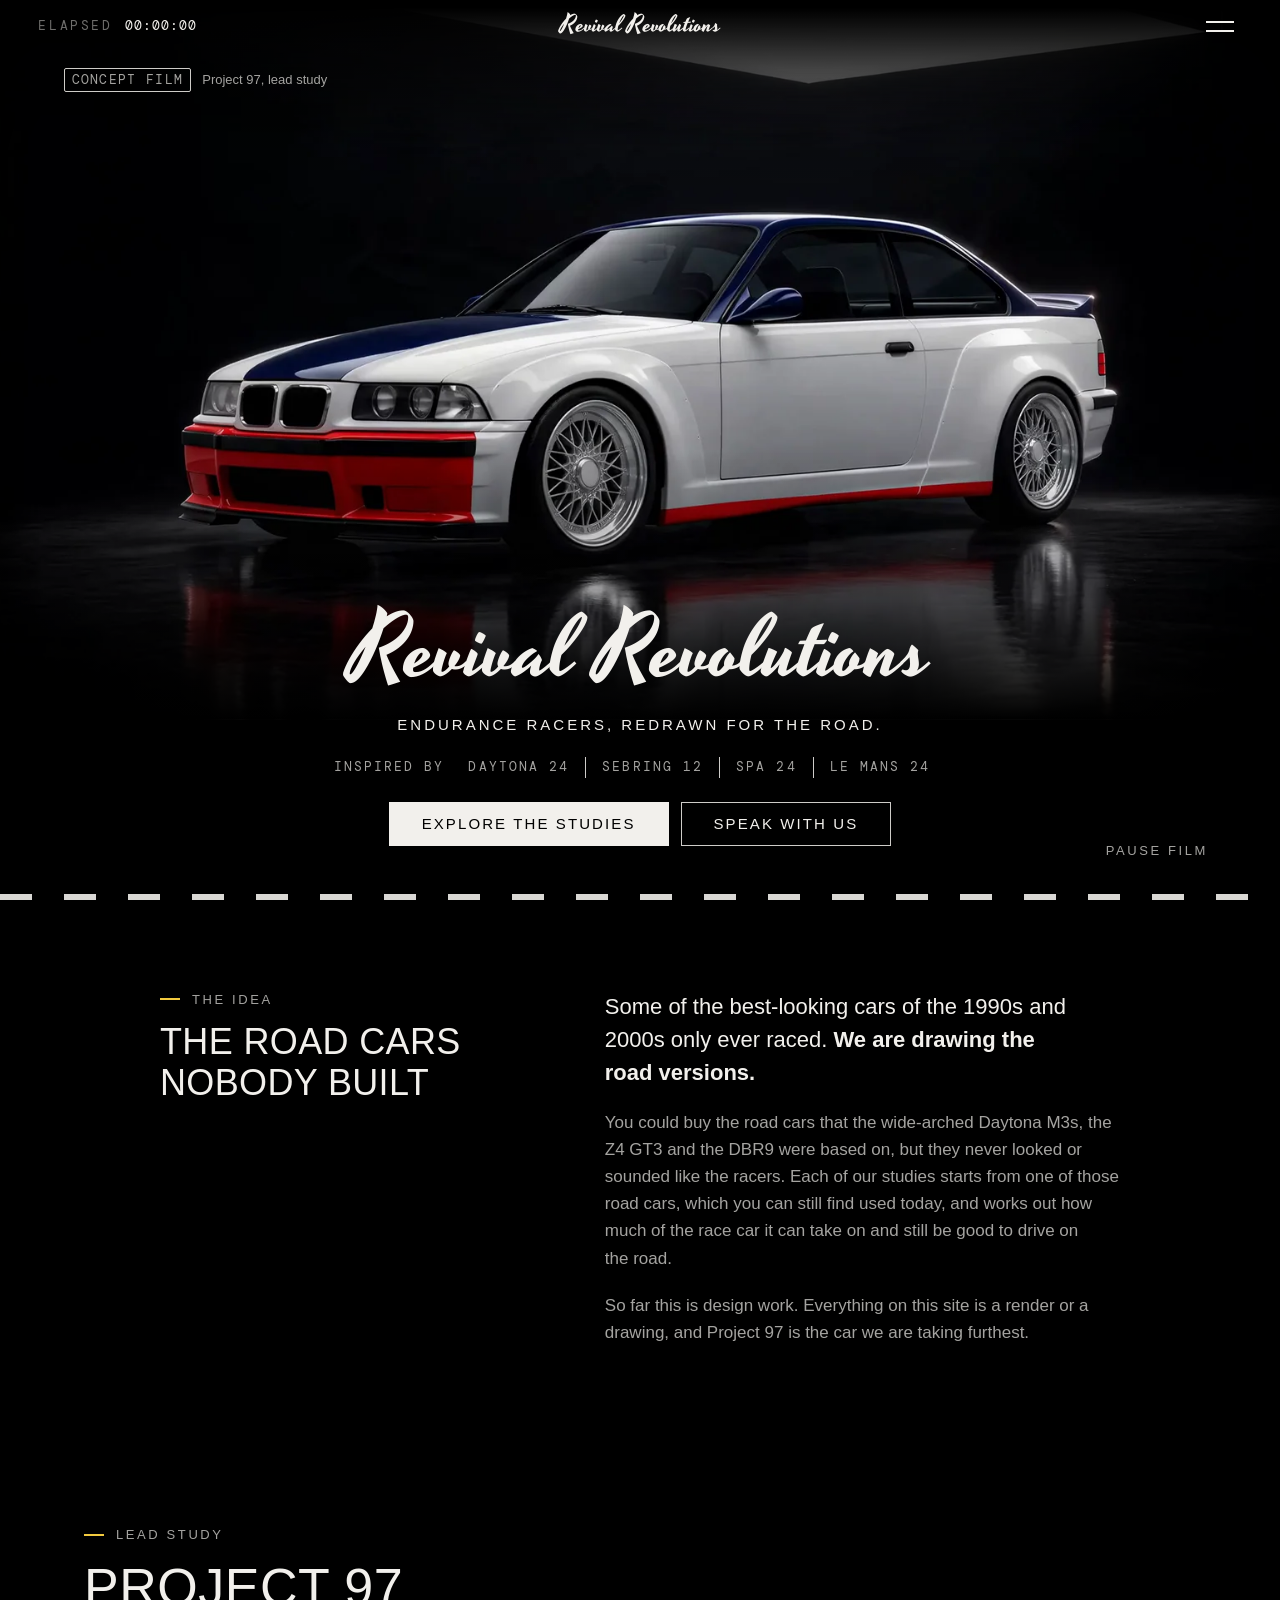
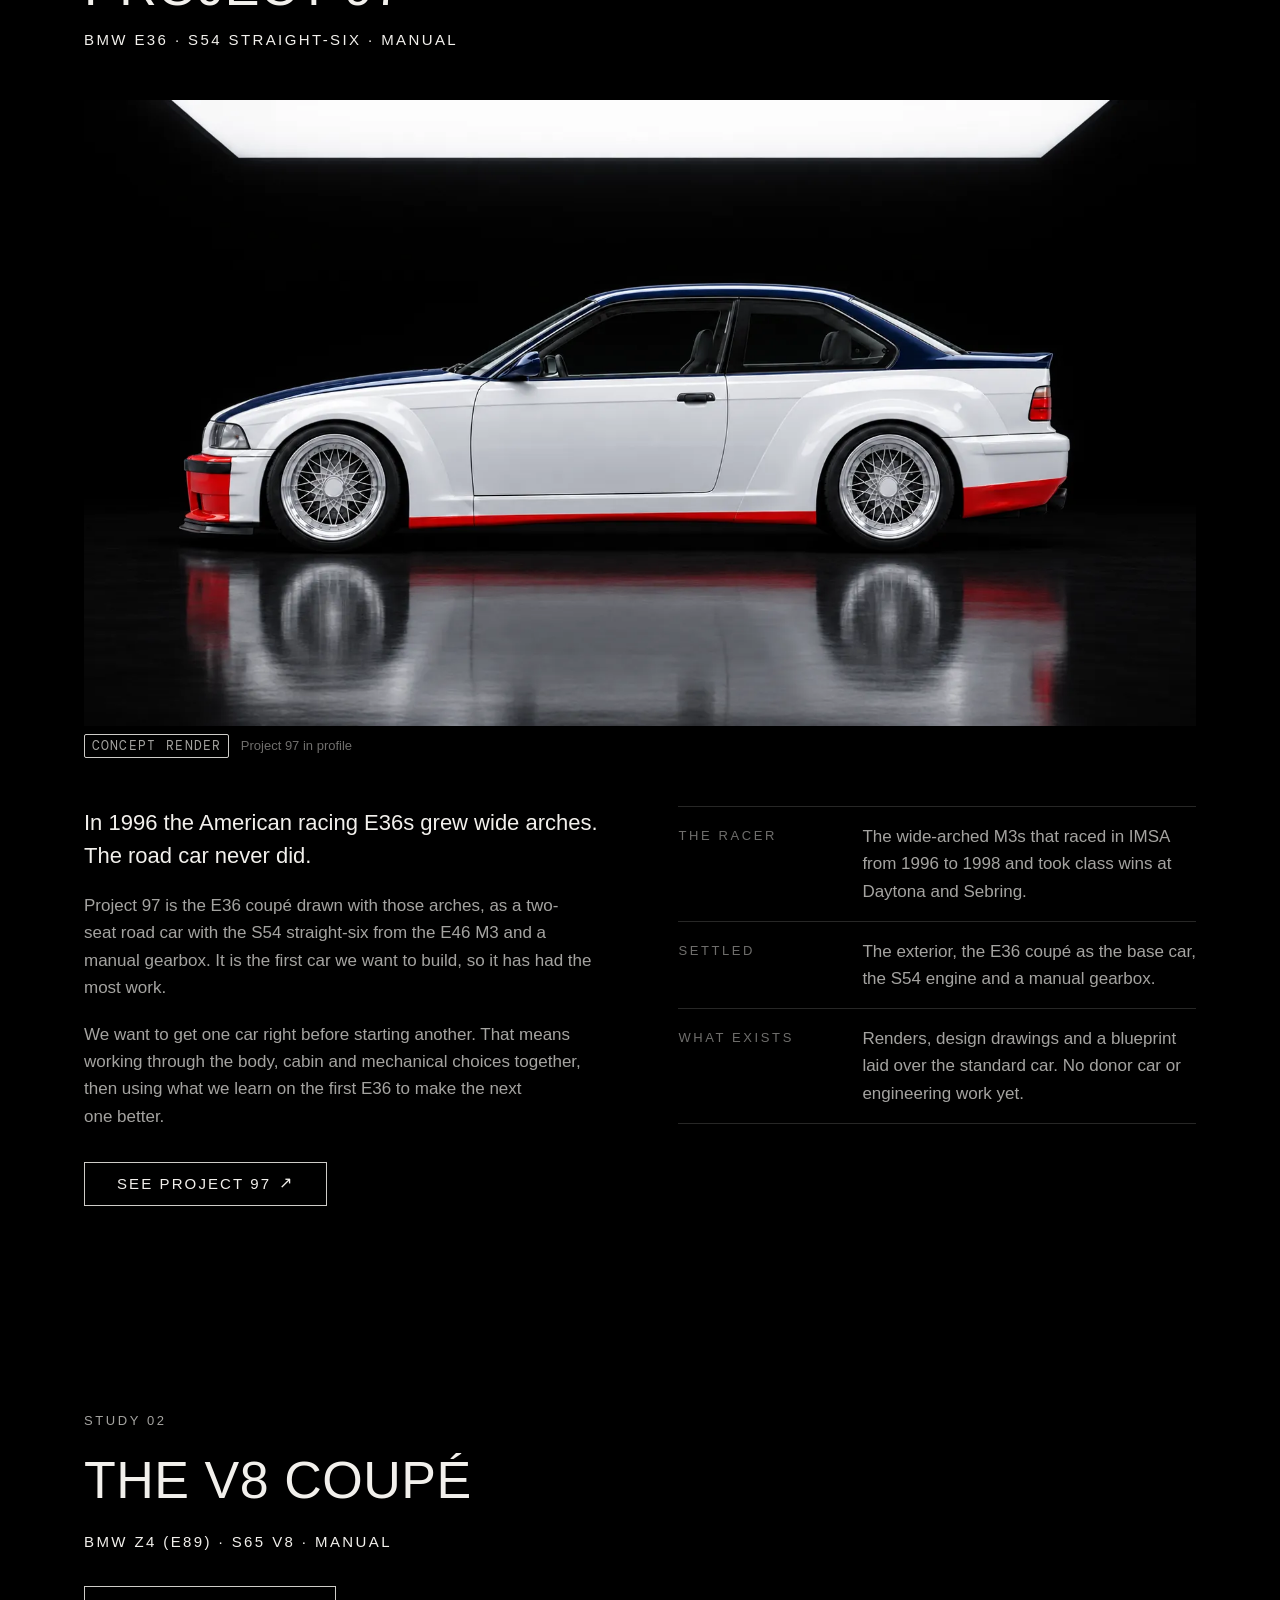
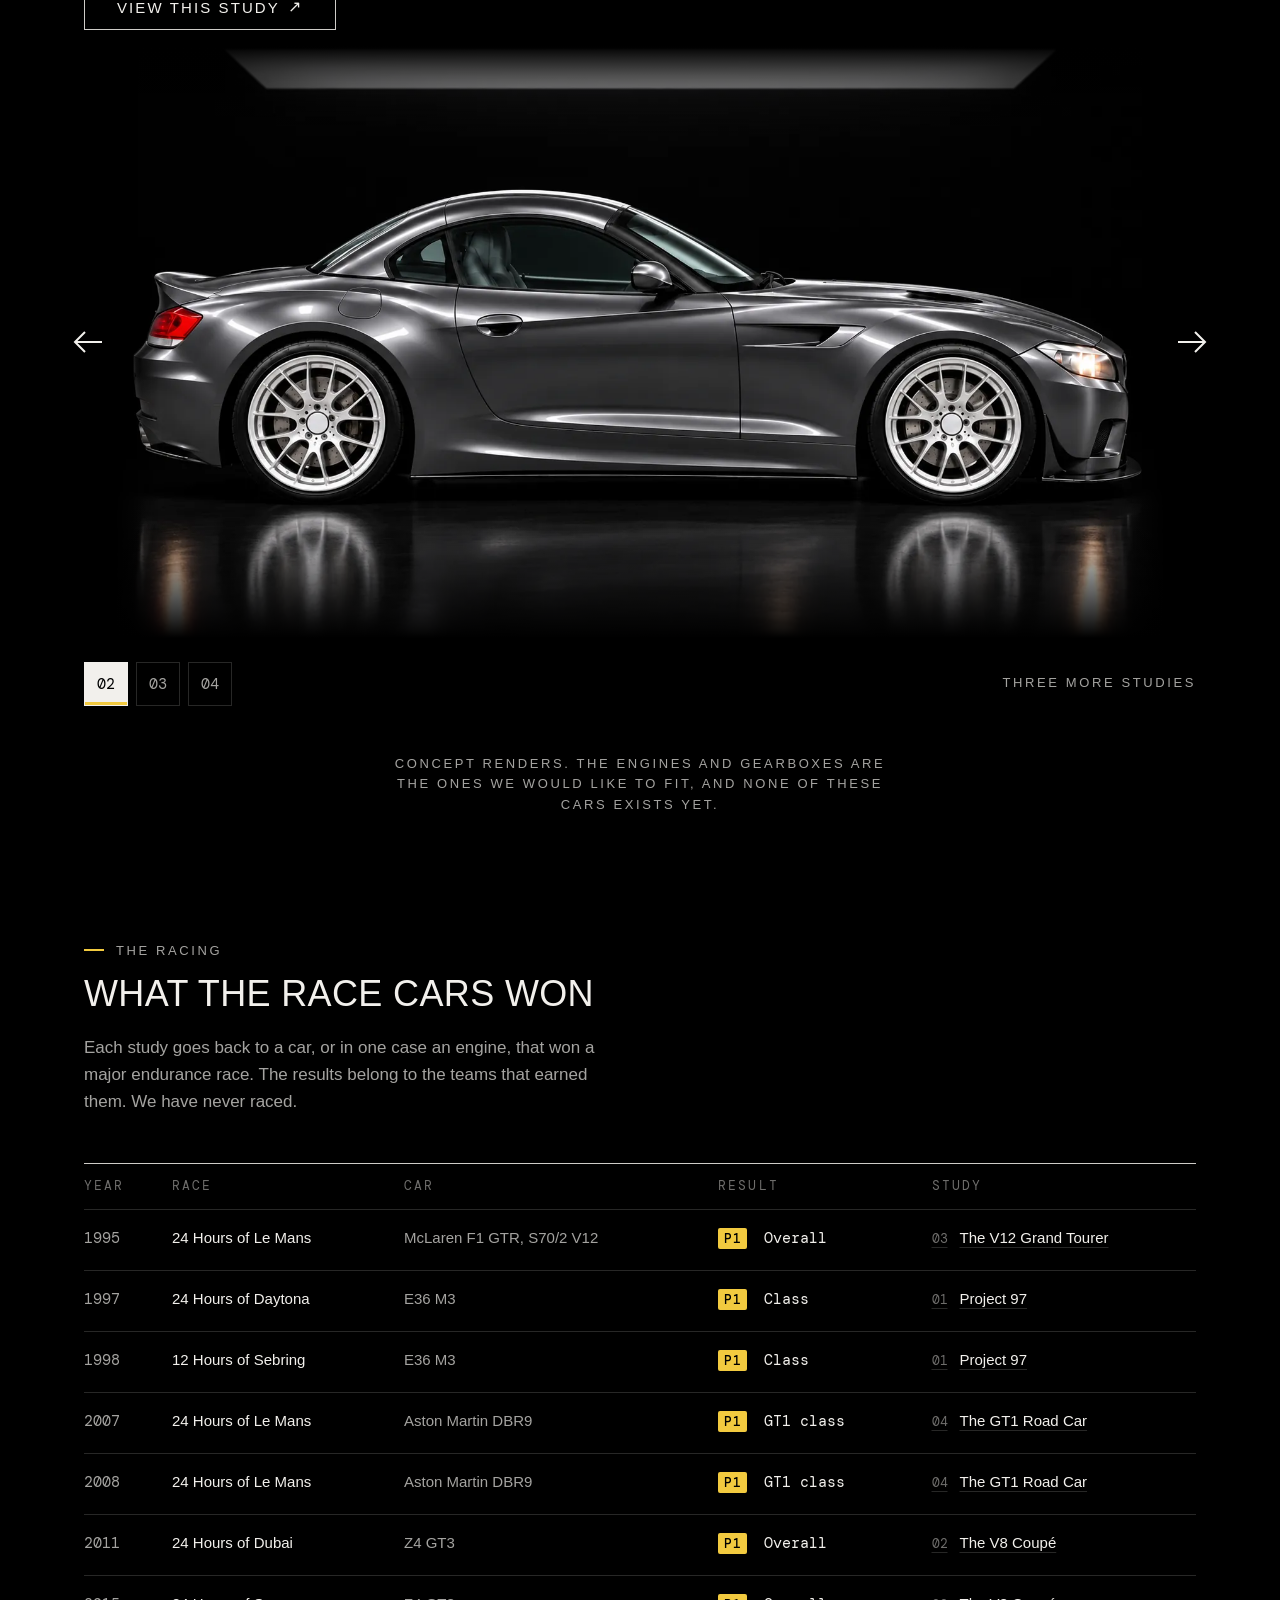
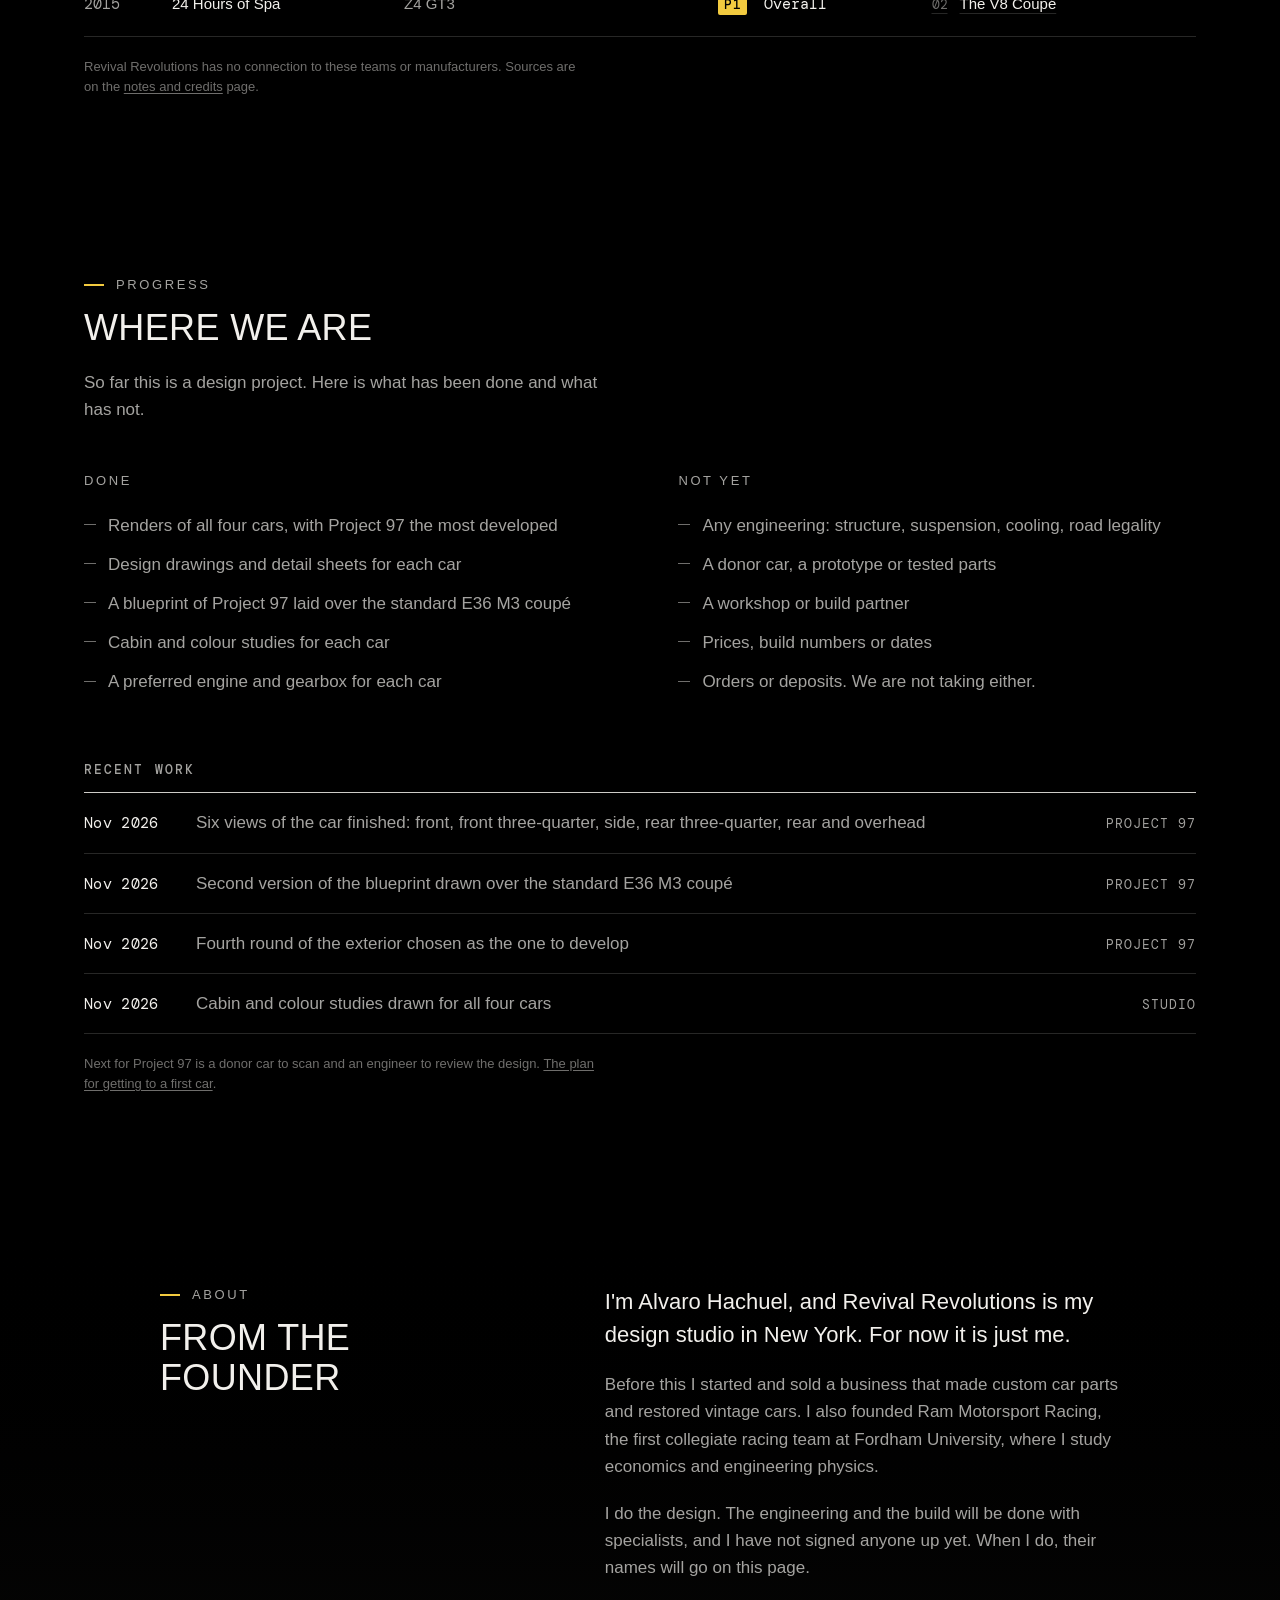
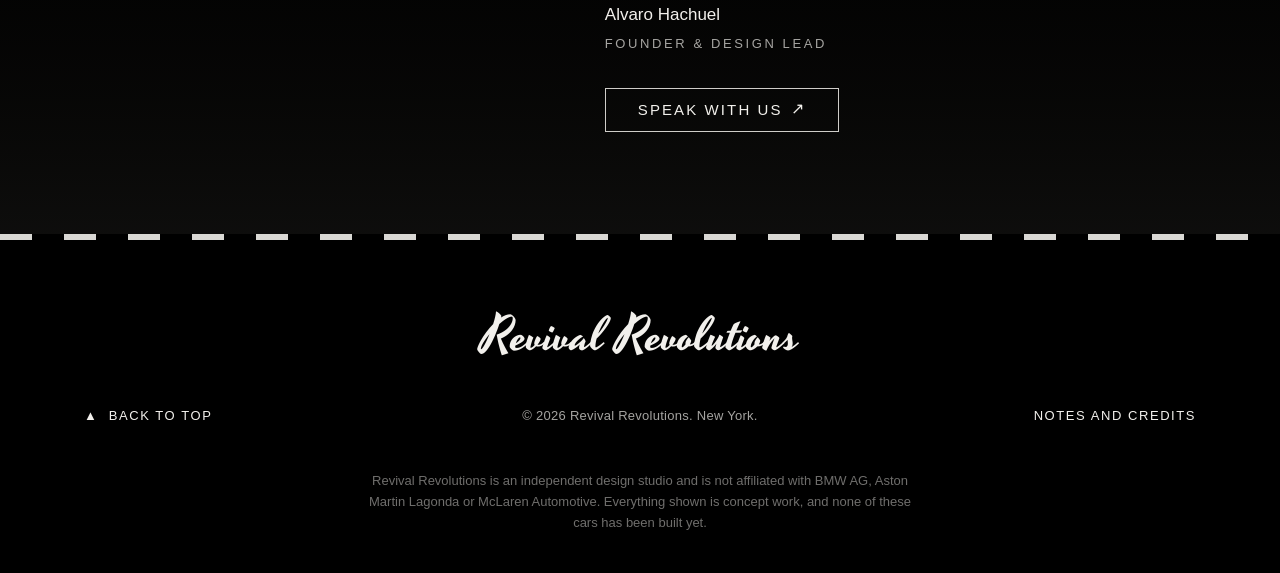
==== index.html @ cb894bb7 "Add Revival Revolutions website source Co-authored-by: Perplexity <noreply@perplexity.ai>" ====
<!doctype html>
<html lang="en">
<head>
<meta charset="utf-8">
<meta name="viewport" content="width=device-width, initial-scale=1">
<title>Revival Revolutions — Endurance racers, redrawn for the road</title>
<meta name="description" content="Revival Revolutions is a New York design studio drawing road-going versions of endurance racing cars. Project 97, based on the BMW E36, is the first.">
<meta property="og:title" content="Revival Revolutions — Endurance racers, redrawn for the road">
<meta property="og:description" content="Revival Revolutions is a New York design studio drawing road-going versions of endurance racing cars. Project 97, based on the BMW E36, is the first.">
<meta property="og:image" content="./assets/e36_hero.webp">
<meta name="theme-color" content="#000000">
<link rel="preconnect" href="https://api.fontshare.com">
<link rel="preconnect" href="https://cdn.fontshare.com" crossorigin>
<link rel="preconnect" href="https://fonts.googleapis.com">
<link rel="preconnect" href="https://fonts.gstatic.com" crossorigin>
<link href="https://api.fontshare.com/v2/css?f[]=panchang@400,500&display=swap" rel="stylesheet">
<link href="https://api.fontshare.com/v2/css?f[]=switzer@300,400,500,600&display=swap" rel="stylesheet">
<link rel="icon" href="./favicon.svg" type="image/svg+xml">
<link href="https://fonts.googleapis.com/css2?family=DM+Mono:wght@400;500&family=Yesteryear&display=swap" rel="stylesheet">
<link rel="stylesheet" href="./base.css">
<link rel="stylesheet" href="./style.css">
<script src="./app.js" defer></script>
</head>
<body>
<a class="skip" href="#main">Skip to content</a>
<header class="site-header">
<a class="brand" href="./index.html" aria-label="Revival Revolutions, home">Revival Revolutions</a>
<p class="race-clock" aria-hidden="true"><span class="rc-k">Elapsed</span><span class="rc-v" data-clock>00:00:00</span></p>
<button class="menu-btn" type="button" aria-expanded="false" aria-controls="menu" aria-label="Open menu"><span></span><span></span></button>
<span class="race-line" aria-hidden="true"><i data-race-line></i></span>
</header>
<nav class="menu" id="menu" aria-label="Main" aria-hidden="true"><ul><li><a href="./index.html" aria-current="page"><small>00</small>Home</a></li><li><a href="./project-97.html"><small>01</small>Project 97</a></li><li><a href="./v8-coupe.html"><small>02</small>The V8 Coupé</a></li><li><a href="./v12-grand-tourer.html"><small>03</small>The V12 Grand Tourer</a></li><li><a href="./gt1-road-car.html"><small>04</small>The GT1 Road Car</a></li><li><a href="./approach.html"><small>05</small>The plan</a></li><li><a href="./bespoke.html"><small>06</small>Your idea</a></li><li><a href="./contact.html"><small>07</small>Contact</a></li></ul></nav>

<main id="main">

<section class="hero" aria-label="Revival Revolutions">
<div class="hero-slides" aria-hidden="true">
<video class="hero-video" autoplay muted loop playsinline preload="auto" poster="./assets/hero_poster.webp" width="1920" height="1080" tabindex="-1" disablepictureinpicture>
<source src="./assets/hero.mp4" type="video/mp4">
</video>
</div>
<p class="hero-kind"><span class="kind">Concept film</span> Project 97, lead study</p>
<div class="hero-copy">
<h1 class="script">Revival Revolutions</h1>
<p>Endurance racers, redrawn for the road.</p>
<div class="hero-insp"><p class="hero-pre">Inspired by</p>
<ul class="hero-races" aria-label="The races that inspired the studies"><li>Daytona 24</li><li>Sebring 12</li><li>Spa 24</li><li>Le Mans 24</li></ul></div>
<div class="hero-cta"><a class="btn solid" href="#studies">Explore the studies</a><a class="btn" href="./contact.html">Speak with us</a></div>
</div>
<button class="hero-toggle" type="button" aria-pressed="false" data-hero-toggle><span data-label>Pause film</span></button>
<div class="kerb" aria-hidden="true"></div>
</section>

<section class="sec idea" aria-labelledby="idea-h"><div class="wrap narrow about-grid">
<div class="rv"><div class="sec-head"><p class="label">The idea</p><h2 class="display t-xl" id="idea-h">The road cars nobody built</h2></div></div>
<div class="prose rv">
<p class="lede">Some of the best-looking cars of the 1990s and 2000s only ever raced. <strong>We are drawing the road versions.</strong></p>
<p class="muted">You could buy the road cars that the wide-arched Daytona M3s, the Z4 GT3 and the DBR9 were based on, but they never looked or sounded like the racers. Each of our studies starts from one of those road cars, which you can still find used today, and works out how much of the race car it can take on and still be good to drive on the road.</p>
<p class="muted">So far this is design work. Everything on this site is a render or a drawing, and Project 97 is the car we are taking furthest.</p>
</div>
</div></section>

<section class="sec lead" id="studies" aria-labelledby="lead-h"><div class="wrap">
<div class="sec-head"><p class="label">Lead study</p><h2 class="display t-2xl" id="lead-h">Project 97</h2><p class="spec-line">BMW E36 · S54 straight-six · Manual</p></div>
<figure class="rv lead-fig"><img src="./assets/e36_side.webp" alt="Project 97 concept render, side profile, in a dark studio" width="1672" height="941" loading="lazy" decoding="async"><figcaption class="cap"><span class="kind">Concept render</span> Project 97 in profile</figcaption></figure>
<div class="car-grid lead-grid">
<div class="rv prose">
<p class="lede">In 1996 the American racing E36s grew wide arches. The road car never did.</p>
<p class="muted">Project 97 is the E36 coupé drawn with those arches, as a two-seat road car with the S54 straight-six from the E46 M3 and a manual gearbox. It is the first car we want to build, so it has had the most work.</p>
<p class="muted">We want to get one car right before starting another. That means working through the body, cabin and mechanical choices together, then using what we learn on the first E36 to make the next one better.</p>
<a class="btn" href="./project-97.html">See Project 97 <span class="arr" aria-hidden="true">↗</span></a>
</div>
<div class="rv"><dl class="spec-list brief"><div><dt>The racer</dt><dd>The wide-arched M3s that raced in IMSA from 1996 to 1998 and took class wins at Daytona and Sebring.</dd></div><div><dt>Settled</dt><dd>The exterior, the E36 coupé as the base car, the S54 engine and a manual gearbox.</dd></div><div><dt>What exists</dt><dd>Renders, design drawings and a blueprint laid over the standard car. No donor car or engineering work yet.</dd></div></dl></div>
</div>
</div></section>

<section class="showcase" data-show aria-roledescription="carousel" aria-label="Three further design studies">
<script type="application/json">[{"name": "The V8 Coupé", "spec": "BMW Z4 (E89) · S65 V8 · Manual", "role": "Study 02", "href": "./v8-coupe.html"}, {"name": "The V12 Grand Tourer", "spec": "BMW E31 · Naturally aspirated V12 · Manual", "role": "Study 03", "href": "./v12-grand-tourer.html"}, {"name": "The GT1 Road Car", "spec": "Aston Martin DB9 · V12 · Manual under study", "role": "Study 04", "href": "./gt1-road-car.html"}]</script>
<div class="wrap">
<div class="show-head" aria-live="polite">
<p class="label" data-role>Study 02</p>
<h2 class="display t-2xl" data-title>The V8 Coupé</h2>
<p class="spec" data-spec>BMW Z4 (E89) · S65 V8 · Manual</p>
<a class="btn" data-link href="./v8-coupe.html" aria-label="View this study: The V8 Coupé">View this study <span class="arr" aria-hidden="true">↗</span></a>
</div>
</div>
<div class="stage">
<div class="stage-frames"><img src="./assets/z4_side.webp" alt="V8 Coupé concept render, side profile, in a dark studio" width="1672" height="940" class="on" loading="lazy" decoding="async"><img src="./assets/e31_side.webp" alt="V12 Grand Tourer concept render, side profile, in a dark studio" width="1671" height="941" loading="lazy" decoding="async"><img src="./assets/db9_side.webp" alt="GT1 Road Car concept render, side profile, in a dark studio" width="1671" height="941" loading="lazy" decoding="async"></div>
<button class="arrow prev" type="button" aria-label="Previous study"><svg viewBox="0 0 36 36" fill="none" stroke="currentColor" stroke-width="2"><path d="M32 18H5M15 8 5 18l10 10"/></svg></button>
<button class="arrow next" type="button" aria-label="Next study"><svg viewBox="0 0 36 36" fill="none" stroke="currentColor" stroke-width="2"><path d="M4 18h27M21 8l10 10-10 10"/></svg></button>
</div>
<div class="wrap">
<div class="show-foot"><div class="grid-slots" role="group" aria-label="Choose a study"><button type="button" class="slot" data-slot="0" aria-pressed="true" aria-label="Study 02: The V8 Coupé"><span>02</span></button><button type="button" class="slot" data-slot="1" aria-pressed="false" aria-label="Study 03: The V12 Grand Tourer"><span>03</span></button><button type="button" class="slot" data-slot="2" aria-pressed="false" aria-label="Study 04: The GT1 Road Car"><span>04</span></button></div><span class="label">Three more studies</span></div>
<p class="label note-line">Concept renders. The engines and gearboxes are the ones we would like to fit, and none of these cars exists yet.</p>
</div>
</section>

<section class="sec results" aria-labelledby="res-h">
<div class="wrap">
<div class="sec-head"><p class="label">The racing</p><h2 class="display t-xl" id="res-h">What the race cars won</h2>
<p class="muted lede-s">Each study goes back to a car, or in one case an engine, that won a major endurance race. The results belong to the teams that earned them. We have never raced.</p></div>
<div class="sheet-scroll"><table class="results-sheet">
<caption class="sr-only">Endurance victories of the racing cars that inspired each study</caption>
<thead><tr><th scope="col">Year</th><th scope="col">Race</th><th scope="col">Car</th><th scope="col">Result</th><th scope="col">Study</th></tr></thead>
<tbody><tr><td class="yr">1995</td><th scope="row">24 Hours of Le Mans</th><td>McLaren F1 GTR, S70/2 V12</td><td class="res"><span class="p1">P1</span> Overall</td><td class="prg"><a href="./v12-grand-tourer.html"><span class="no">03</span> The V12 Grand Tourer</a></td></tr><tr><td class="yr">1997</td><th scope="row">24 Hours of Daytona</th><td>E36 M3</td><td class="res"><span class="p1">P1</span> Class</td><td class="prg"><a href="./project-97.html"><span class="no">01</span> Project 97</a></td></tr><tr><td class="yr">1998</td><th scope="row">12 Hours of Sebring</th><td>E36 M3</td><td class="res"><span class="p1">P1</span> Class</td><td class="prg"><a href="./project-97.html"><span class="no">01</span> Project 97</a></td></tr><tr><td class="yr">2007</td><th scope="row">24 Hours of Le Mans</th><td>Aston Martin DBR9</td><td class="res"><span class="p1">P1</span> GT1 class</td><td class="prg"><a href="./gt1-road-car.html"><span class="no">04</span> The GT1 Road Car</a></td></tr><tr><td class="yr">2008</td><th scope="row">24 Hours of Le Mans</th><td>Aston Martin DBR9</td><td class="res"><span class="p1">P1</span> GT1 class</td><td class="prg"><a href="./gt1-road-car.html"><span class="no">04</span> The GT1 Road Car</a></td></tr><tr><td class="yr">2011</td><th scope="row">24 Hours of Dubai</th><td>Z4 GT3</td><td class="res"><span class="p1">P1</span> Overall</td><td class="prg"><a href="./v8-coupe.html"><span class="no">02</span> The V8 Coupé</a></td></tr><tr><td class="yr">2015</td><th scope="row">24 Hours of Spa</th><td>Z4 GT3</td><td class="res"><span class="p1">P1</span> Overall</td><td class="prg"><a href="./v8-coupe.html"><span class="no">02</span> The V8 Coupé</a></td></tr></tbody>
</table></div>
<p class="cap">Revival Revolutions has no connection to these teams or manufacturers. Sources are on the <a href="./credits.html">notes and credits</a> page.</p>
</div>
</section>

<section class="sec dev" id="development" aria-labelledby="dev-h"><div class="wrap">
<div class="sec-head"><p class="label">Progress</p><h2 class="display t-xl" id="dev-h">Where we are</h2>
<p class="muted lede-s">So far this is a design project. Here is what has been done and what has not.</p></div>
<div class="car-grid status-grid">
<div class="rv"><p class="label">Done</p><ul class="yours"><li>Renders of all four cars, with Project 97 the most developed</li><li>Design drawings and detail sheets for each car</li><li>A blueprint of Project 97 laid over the standard E36 M3 coupé</li><li>Cabin and colour studies for each car</li><li>A preferred engine and gearbox for each car</li></ul></div>
<div class="rv"><p class="label">Not yet</p><ul class="yours"><li>Any engineering: structure, suspension, cooling, road legality</li><li>A donor car, a prototype or tested parts</li><li>A workshop or build partner</li><li>Prices, build numbers or dates</li><li>Orders or deposits. We are not taking either.</li></ul></div>
</div>
<p class="label tl-head">Recent work</p><ol class="timeline devlog"><li><span class="y">Nov 2026</span><span class="e">Six views of the car finished: front, front three-quarter, side, rear three-quarter, rear and overhead</span><span class="tag">Project 97</span></li><li><span class="y">Nov 2026</span><span class="e">Second version of the blueprint drawn over the standard E36 M3 coupé</span><span class="tag">Project 97</span></li><li><span class="y">Nov 2026</span><span class="e">Fourth round of the exterior chosen as the one to develop</span><span class="tag">Project 97</span></li><li><span class="y">Nov 2026</span><span class="e">Cabin and colour studies drawn for all four cars</span><span class="tag">Studio</span></li></ol>
<p class="cap" style="margin-top:var(--space-5)">Next for Project 97 is a donor car to scan and an engineer to review the design. <a href="./approach.html">The plan for getting to a first car</a>.</p>
</div></section>

<section class="about" aria-labelledby="ppl-h">
<div class="wrap narrow about-grid">
<div class="rv"><div class="sec-head"><p class="label">About</p><h2 class="display t-xl" id="ppl-h">From the founder</h2></div></div>
<div class="prose rv">
<p class="lede">I'm Alvaro Hachuel, and Revival Revolutions is my design studio in New York. For now it is just me.</p>
<p class="muted">Before this I started and sold a business that made custom car parts and restored vintage cars. I also founded Ram Motorsport Racing, the first collegiate racing team at Fordham University, where I study economics and engineering physics.</p>
<p class="muted">I do the design. The engineering and the build will be done with specialists, and I have not signed anyone up yet. When I do, their names will go on this page.</p>
<p class="sig">Alvaro Hachuel<br><span class="label">Founder &amp; Design Lead</span></p>
<a class="btn" href="./contact.html">Speak with us <span class="arr" aria-hidden="true">↗</span></a>
</div>
</div>
</section>

</main>
<footer class="site-footer">
<div class="kerb" aria-hidden="true"></div>
<div class="wrap">
<div class="foot-mark script" aria-hidden="true">Revival Revolutions</div>
<div class="foot-row">
<div><a href="#main">▲&nbsp; Back to top</a></div>
<p>© 2026 Revival Revolutions. New York.</p>
<div><a href="./credits.html">Notes and credits</a></div>
</div>
<p class="foot-legal">Revival Revolutions is an independent design studio and is not affiliated with BMW AG, Aston Martin Lagonda or McLaren Automotive. Everything shown is concept work, and none of these cars has been built yet.</p>
</div>
</footer>
</body>
</html>
---- base.css ----
/* base.css */
*,
*::before,
*::after {
  box-sizing: border-box;
  margin: 0;
  padding: 0;
}

html {
  -moz-text-size-adjust: none;
  -webkit-text-size-adjust: none;
  text-size-adjust: none;
  -webkit-font-smoothing: antialiased;
  -moz-osx-font-smoothing: grayscale;
  text-rendering: optimizeLegibility;
  scroll-behavior: smooth;
  hanging-punctuation: first last;
  scroll-padding-top: var(--space-16);
}

body {
  min-height: 100dvh;
  line-height: 1.6;
  font-family: var(--font-body, sans-serif);
  font-size: var(--text-base);
  color: var(--color-text);
  background-color: var(--color-bg);
}

img,
picture,
video,
canvas,
svg {
  display: block;
  max-width: 100%;
  height: auto;
}
ul[role='list'],
ol[role='list'] {
  list-style: none;
}
input,
button,
textarea,
select {
  font: inherit;
  color: inherit;
}

h1,
h2,
h3,
h4,
h5,
h6 {
  text-wrap: balance;
  line-height: 1.15;
}
p,
li,
figcaption {
  text-wrap: pretty;
  max-width: 72ch;
}

::selection {
  background: oklch(from var(--color-primary) l c h / 0.25);
  color: var(--color-text);
}

:focus-visible {
  outline: 2px solid var(--color-primary);
  outline-offset: 3px;
  border-radius: var(--radius-sm);
}

@media (prefers-reduced-motion: reduce) {
  *,
  *::before,
  *::after {
    animation-duration: 0.01ms !important;
    animation-iteration-count: 1 !important;
    transition-duration: 0.01ms !important;
    scroll-behavior: auto !important;
  }
}

button {
  cursor: pointer;
  background: none;
  border: none;
}
table {
  border-collapse: collapse;
  width: 100%;
}

/* Interactive elements: animate hover/focus transitions.
   Only clickable elements get hover states — see `shared/03-motion.md`.
   Never add :hover styles to non-interactive elements. */
a,
button,
[role='button'],
[role='link'],
input,
textarea,
select {
  transition:
    color var(--transition-interactive),
    background var(--transition-interactive),
    border-color var(--transition-interactive),
    box-shadow var(--transition-interactive);
}

.sr-only {
  position: absolute;
  width: 1px;
  height: 1px;
  padding: 0;
  margin: -1px;
  overflow: hidden;
  clip: rect(0, 0, 0, 0);
  white-space: nowrap;
  border-width: 0;
}
---- style.css ----
/* Revival Revolutions — tokens + components */
:root {
  --text-xs: clamp(0.75rem, 0.72rem + 0.15vw, 0.8125rem);
  --text-sm: clamp(0.875rem, 0.84rem + 0.2vw, 0.9375rem);
  --text-base: clamp(1rem, 0.96rem + 0.2vw, 1.0625rem);
  --text-lg: clamp(1.125rem, 1rem + 0.6vw, 1.375rem);
  --text-xl: clamp(1.5rem, 1.15rem + 1.5vw, 2.25rem);
  --text-2xl: clamp(1.75rem, 1rem + 3vw, 3.25rem);
  --text-script: clamp(2.5rem, 1rem + 6.4vw, 5.5rem);

  --space-1: 0.25rem; --space-2: 0.5rem; --space-3: 0.75rem; --space-4: 1rem;
  --space-5: 1.25rem; --space-6: 1.5rem; --space-8: 2rem; --space-10: 2.5rem;
  --space-12: 3rem; --space-16: 4rem; --space-20: 5rem; --space-24: 6rem; --space-32: 8rem;

  --color-bg: oklch(0 0 0);
  --color-surface: oklch(0.16 0.002 90);
  --color-surface-2: oklch(0.21 0.002 90);
  --color-text: oklch(0.955 0.006 90);
  --color-text-muted: oklch(0.955 0.006 90 / 0.68);
  --color-text-faint: oklch(0.955 0.006 90 / 0.46);
  --color-line: oklch(0.955 0.006 90 / 0.16);
  --color-line-strong: oklch(0.955 0.006 90 / 0.85);
  --color-primary: oklch(0.955 0.006 90);
  --color-paper: oklch(0.955 0.012 110);
  --color-ink: oklch(0.2 0.004 90);
  --color-ink-muted: oklch(0.2 0.004 90 / 0.7);

  --font-display: 'Panchang', 'Arial Black', sans-serif;
  --font-body: 'Switzer', 'Helvetica Neue', sans-serif;
  --font-script: 'Yesteryear', 'Brush Script MT', cursive;
  --font-mono: 'DM Mono', ui-monospace, 'SF Mono', Menlo, Consolas, monospace;
  --color-accent: oklch(0.85 0.155 92); /* headlamp yellow, used sparingly */

  --radius-sm: 2px;
  --transition-interactive: 180ms cubic-bezier(0.16, 1, 0.3, 1);
  --ease: cubic-bezier(0.16, 1, 0.3, 1);
  --gutter: clamp(var(--space-5), 5vw, var(--space-20));
  --content-narrow: 640px; --content-default: 960px; --content-wide: 1240px;
  --header-h: 3.25rem;
}

@view-transition { navigation: auto; }

html { scroll-padding-top: calc(var(--header-h) + var(--space-4)); background: var(--color-bg); }
body { font-weight: 400; overflow-x: hidden; }
a { color: inherit; text-decoration: none; }
h1, h2, h3 { font-weight: 500; }

.skip { position: absolute; left: var(--space-4); top: -4rem; z-index: 100; background: var(--color-text); color: var(--color-bg); padding: var(--space-3) var(--space-4); }
.skip:focus { top: var(--space-4); }

.wrap { width: 100%; max-width: var(--content-wide); margin-inline: auto; padding-inline: var(--gutter); }
.narrow { max-width: calc(var(--content-default) + 2 * var(--gutter)); }

.display { font-family: var(--font-display); text-transform: uppercase; letter-spacing: 0.01em; line-height: 1.12; font-weight: 500; }
.t-2xl { font-size: var(--text-2xl); }
.t-xl { font-size: var(--text-xl); }
.label { font-size: var(--text-xs); font-weight: 500; letter-spacing: 0.2em; text-transform: uppercase; color: var(--color-text-muted); }
.lede { font-size: var(--text-lg); line-height: 1.5; font-weight: 300; }
.muted { color: var(--color-text-muted); }
.script { font-family: var(--font-script); font-weight: 400; text-transform: none; letter-spacing: 0; line-height: 1; }
.prose p + p { margin-top: var(--space-5); }
.prose strong { font-weight: 600; }
.cap { font-size: var(--text-xs); line-height: 1.5; color: var(--color-text-faint); margin-top: var(--space-2); }
.cap a { text-decoration: underline; text-underline-offset: 2px; }
.cap a:hover { color: var(--color-text); }

/* Buttons */
.btn { display: inline-flex; align-items: center; justify-content: center; gap: var(--space-2); min-height: 2.75rem; padding: var(--space-2) var(--space-8); border: 1px solid var(--color-line-strong); font-size: var(--text-sm); font-weight: 500; letter-spacing: 0.14em; text-transform: uppercase; white-space: nowrap; }
.btn:hover, .btn:focus-visible { background: var(--color-text); color: var(--color-bg); }
.btn:active { opacity: 0.8; }
.btn .arr { font-size: 1.05em; transform: translateY(-1px); }
.on-paper .btn { border-color: var(--color-ink); }
.on-paper .btn:hover { background: var(--color-ink); color: var(--color-paper); }

/* Header */
.site-header { position: fixed; inset: 0 0 auto 0; height: var(--header-h); z-index: 50; display: grid; grid-template-columns: 1fr auto 1fr; align-items: center; padding-inline: clamp(var(--space-4), 3vw, var(--space-12)); background: oklch(0 0 0 / 0); transition: background 300ms var(--ease); }
.site-header.solid { background: oklch(0 0 0 / 0.86); backdrop-filter: blur(10px); -webkit-backdrop-filter: blur(10px); }
.brand { grid-column: 2; font-family: var(--font-script); font-size: 1.5rem; line-height: 1; padding: var(--space-2) var(--space-3); white-space: nowrap; }
.menu-btn { grid-column: 3; justify-self: end; width: 2.75rem; height: 2.75rem; display: grid; place-content: center; gap: 7px; }
.menu-btn span { display: block; width: 28px; height: 2px; background: var(--color-text); transition: transform 300ms var(--ease); }
.menu-open .menu-btn span:first-child { transform: translateY(4.5px) rotate(45deg); }
.menu-open .menu-btn span:last-child { transform: translateY(-4.5px) rotate(-45deg); }

.menu { position: fixed; inset: 0; z-index: 40; background: #000; display: grid; align-content: center; padding: calc(var(--header-h) + var(--space-8)) var(--gutter) var(--space-12); opacity: 0; visibility: hidden; transition: opacity 300ms var(--ease), visibility 0s linear 300ms; overflow-y: auto; }
.menu-open .menu { opacity: 1; visibility: visible; transition: opacity 300ms var(--ease); }
.menu ul { list-style: none; display: grid; gap: clamp(var(--space-3), 2.2vh, var(--space-6)); max-width: var(--content-wide); margin-inline: auto; width: 100%; }
.menu a { display: inline-flex; align-items: baseline; gap: var(--space-4); font-family: var(--font-display); text-transform: uppercase; font-size: clamp(1.5rem, 0.9rem + 2.2vw, 2.5rem); font-weight: 400; line-height: 1.15; color: var(--color-text-muted); padding-block: var(--space-1); }
.menu a small { font-family: var(--font-body); font-size: var(--text-xs); letter-spacing: 0.2em; color: var(--color-text-faint); min-width: 2.2em; }
.menu a:hover, .menu a:focus-visible, .menu a[aria-current='page'] { color: var(--color-text); }

/* Home hero */
.hero { position: relative; height: clamp(34rem, 100vh, 72rem); height: clamp(34rem, 100svh, 72rem); overflow: hidden; background: #000; }
.hero-slides { position: absolute; inset: 0; }
.hero-video { position: absolute; left: 50%; top: 46%; translate: -50% -52%; width: min(104%, 185svh, 133rem); max-width: none; height: auto; -webkit-mask-image: linear-gradient(180deg, transparent 0%, transparent 5%, #000 24%, #000 84%, transparent 100%), linear-gradient(90deg, transparent 0%, #000 5%, #000 95%, transparent 100%); mask-image: linear-gradient(180deg, transparent 0%, transparent 5%, #000 24%, #000 84%, transparent 100%), linear-gradient(90deg, transparent 0%, #000 5%, #000 95%, transparent 100%); -webkit-mask-composite: source-in; mask-composite: intersect; }
@media (max-aspect-ratio: 1/1) {
  .hero { height: clamp(30rem, 74vh, 44rem); }
  .hero-video { top: 42%; width: 108%; }
}
.hero-toggle { position: absolute; right: var(--gutter); bottom: clamp(var(--space-4), 3vh, var(--space-8)); z-index: 3; min-height: 2.75rem; min-width: 2.75rem; padding: 0 var(--space-2); font-size: var(--text-xs); font-weight: 500; letter-spacing: 0.2em; text-transform: uppercase; color: var(--color-text-muted); }
.hero-toggle:hover, .hero-toggle:focus-visible { color: var(--color-text); }
@media (max-width: 700px) { .hero-toggle { left: 0; right: 0; bottom: var(--space-2); margin-inline: auto; width: max-content; } .hero-copy { bottom: var(--space-16); } }
.hero::after { content: ''; position: absolute; inset: 0; background: linear-gradient(180deg, oklch(0 0 0 / 0.5) 0%, oklch(0 0 0 / 0) 22%, oklch(0 0 0 / 0) 50%, oklch(0 0 0 / 0.78) 86%, #000 100%); }
.hero-copy { position: absolute; inset: auto 0 clamp(var(--space-8), 6vh, var(--space-16)) 0; z-index: 2; text-align: center; padding-inline: var(--gutter); }
.hero-copy h1 { font-size: var(--text-script); }
.hero-copy p { margin: var(--space-4) auto 0; font-size: var(--text-sm); font-weight: 500; letter-spacing: 0.2em; text-transform: uppercase; }

/* Home carousel */
.showcase { padding-block: clamp(var(--space-16), 9vw, var(--space-32)) var(--space-12); }
.show-head { display: grid; gap: var(--space-5); min-height: 13.5rem; align-content: start; }
.show-head .spec { font-size: var(--text-sm); font-weight: 500; letter-spacing: 0.16em; text-transform: uppercase; }
.show-head .btn { justify-self: start; margin-top: var(--space-3); }
.stage { position: relative; margin-top: var(--space-4); }
.stage-frames { position: relative; aspect-ratio: 16 / 7.4; overflow: hidden; }
.stage-frames img { position: absolute; inset: 0; width: 100%; height: 100%; object-fit: cover; object-position: 50% 62%; opacity: 0; transition: opacity 700ms var(--ease); }
.stage-frames img.on { opacity: 1; }
.stage-frames::after { content: ''; position: absolute; inset: 0; pointer-events: none; background: linear-gradient(180deg, #000 0%, oklch(0 0 0 / 0) 16%, oklch(0 0 0 / 0) 80%, #000 100%), linear-gradient(90deg, #000 0%, oklch(0 0 0 / 0) 12%, oklch(0 0 0 / 0) 88%, #000 100%); }
.arrow { position: absolute; top: 50%; translate: 0 -50%; z-index: 3; width: 3rem; height: 3rem; display: grid; place-content: center; color: var(--color-text); }
.arrow svg { width: 2.25rem; height: 2.25rem; }
.arrow.prev { left: var(--gutter); } .arrow.next { right: var(--gutter); }
.arrow:hover { opacity: 0.6; } .arrow:active { opacity: 0.4; }
.show-foot { display: flex; justify-content: space-between; align-items: center; gap: var(--space-4); margin-top: var(--space-6); }
.count { font-variant-numeric: tabular-nums; }
.note-line { text-align: center; margin: var(--space-12) auto 0; }

/* Home about */
.about { padding-block: clamp(var(--space-16), 8vw, var(--space-32)); background: linear-gradient(180deg, #000 0%, var(--color-surface) 100%); }
.about-grid { display: grid; gap: var(--space-10); grid-template-columns: 1fr; align-items: start; }
.about-grid .btn { margin-top: var(--space-8); }
.sig { margin-top: var(--space-4); font-size: var(--text-base); }
@media (min-width: 860px) { .about-grid { grid-template-columns: 5fr 7fr; gap: clamp(var(--space-10), 6vw, var(--space-24)); } }

/* Footer */
.site-footer { padding-block: var(--space-20) var(--space-10); background: #000; }
.foot-mark { text-align: center; font-size: clamp(2rem, 1.4rem + 2vw, 3rem); }
.foot-row { display: grid; gap: var(--space-4); margin-top: var(--space-8); align-items: center; text-align: center; font-size: var(--text-xs); letter-spacing: 0.12em; text-transform: uppercase; }
.foot-row a { padding-block: var(--space-3); display: inline-block; }
.foot-row a:hover { color: var(--color-text-muted); }
.foot-row p { margin-inline: auto; text-transform: none; letter-spacing: 0.02em; color: var(--color-text-muted); }
.foot-legal { margin: var(--space-8) auto 0; text-align: center; font-size: var(--text-xs); color: var(--color-text-faint); max-width: 78ch; }
@media (min-width: 860px) { .foot-row { grid-template-columns: 1fr 2fr 1fr; } .foot-row > :first-child { text-align: left; } .foot-row > :last-child { text-align: right; } }

/* Project pages */
.p-hero { position: relative; height: clamp(30rem, 88vh, 62rem); overflow: hidden; }
.p-hero > img { position: absolute; inset: 0; width: 100%; height: 100%; object-fit: cover; object-position: 50% 58%; }
.p-hero::after { content: ''; position: absolute; inset: 0; background: linear-gradient(180deg, oklch(0 0 0 / 0.45) 0%, oklch(0 0 0 / 0) 20%, oklch(0 0 0 / 0) 48%, oklch(0 0 0 / 0.9) 100%); }
.p-hero-copy { position: absolute; inset: auto 0 clamp(var(--space-8), 6vh, var(--space-16)) 0; z-index: 2; }
.p-hero-copy h1 { margin-top: var(--space-3); }
.p-hero-copy .spec { margin-top: var(--space-4); font-size: var(--text-sm); font-weight: 500; letter-spacing: 0.16em; text-transform: uppercase; }

.sec { padding-block: clamp(var(--space-12), 7vw, var(--space-24)); }
.sec-tight { padding-block: clamp(var(--space-8), 4vw, var(--space-16)); }
.sec-head { display: grid; gap: var(--space-3); margin-bottom: clamp(var(--space-8), 4vw, var(--space-12)); }
.intro { text-align: center; padding-block: clamp(var(--space-16), 8vw, var(--space-32)) var(--space-8); }
.intro p { margin-inline: auto; max-width: 34ch; font-size: var(--text-xl); font-weight: 300; line-height: 1.3; }
.bleed { position: relative; }
.bleed img { width: 100%; }
.bleed.fade::after { content: ''; position: absolute; inset: 0; pointer-events: none; background: linear-gradient(180deg, #000 0%, oklch(0 0 0 / 0) 14%, oklch(0 0 0 / 0) 86%, #000 100%); }

.cols-3 { display: grid; gap: var(--space-10); grid-template-columns: 1fr; }
@media (min-width: 860px) { .cols-3 { grid-template-columns: repeat(3, 1fr); gap: clamp(var(--space-6), 3vw, var(--space-12)); } }
.cols-3 figure img { width: 100%; aspect-ratio: 3 / 2; object-fit: cover; }
.cols-3 p { margin-top: var(--space-5); color: var(--color-text-muted); }

.timeline { list-style: none; display: grid; gap: 0; margin-top: clamp(var(--space-10), 5vw, var(--space-16)); border-top: 1px solid var(--color-line); }
.timeline li { display: grid; grid-template-columns: 5.5rem 1fr; gap: var(--space-4); padding-block: var(--space-4); border-bottom: 1px solid var(--color-line); max-width: none; align-items: baseline; }
.timeline .y { font-family: var(--font-display); font-size: var(--text-sm); letter-spacing: 0.04em; }
.timeline .e { color: var(--color-text-muted); }

.draw-grid { display: grid; gap: var(--space-8); grid-template-columns: 1fr; align-items: center; }
@media (min-width: 860px) { .draw-grid { grid-template-columns: 7fr 4fr; gap: clamp(var(--space-8), 5vw, var(--space-20)); } .draw-grid.flip { grid-template-columns: 4fr 7fr; } .draw-grid.flip > :first-child { order: 2; } }
.draw-grid h3 { font-size: var(--text-lg); font-weight: 500; margin-bottom: var(--space-3); }
.draw-grid p { color: var(--color-text-muted); }
.pair { display: grid; gap: var(--space-4); grid-template-columns: 1fr; }
@media (min-width: 640px) { .pair { grid-template-columns: 1fr 1fr; } }

.sheet { background: var(--color-paper); }
.sheet img { width: 100%; }
.legend { display: grid; gap: var(--space-6) var(--space-8); grid-template-columns: 1fr; margin-top: var(--space-8); }
@media (min-width: 640px) { .legend { grid-template-columns: 1fr 1fr; } }
@media (min-width: 1000px) { .legend { grid-template-columns: repeat(4, 1fr); } }
.legend dt { font-size: var(--text-xs); font-weight: 500; letter-spacing: 0.2em; text-transform: uppercase; color: var(--color-text-faint); }
.legend dd { margin-top: var(--space-2); color: var(--color-text-muted); font-size: var(--text-sm); line-height: 1.55; }
.sheet-split { display: grid; gap: var(--space-8); grid-template-columns: 1fr; align-items: start; }
@media (min-width: 860px) { .sheet-split { grid-template-columns: 1fr 1fr; gap: clamp(var(--space-8), 5vw, var(--space-16)); } .sheet-split .legend { grid-template-columns: 1fr; margin-top: 0; } }

.dim { font-variant-numeric: tabular-nums; font-size: var(--text-sm); }
.dim th, .dim td { text-align: right; padding: var(--space-3) 0 var(--space-3) var(--space-4); border-bottom: 1px solid var(--color-line); font-weight: 400; }
.dim th:first-child, .dim td:first-child { text-align: left; padding-left: 0; color: var(--color-text-muted); }
.dim thead th { font-size: var(--text-xs); letter-spacing: 0.16em; text-transform: uppercase; color: var(--color-text-faint); }
.keylist { list-style: none; counter-reset: k; display: grid; gap: var(--space-2); margin-top: var(--space-8); font-size: var(--text-sm); color: var(--color-text-muted); }
.keylist li { counter-increment: k; display: grid; grid-template-columns: 2rem 1fr; }
.keylist li::before { content: counter(k); color: var(--color-text-faint); font-variant-numeric: tabular-nums; }
.bp-grid { display: grid; gap: var(--space-10); grid-template-columns: 1fr; align-items: start; }
@media (min-width: 1000px) { .bp-grid { grid-template-columns: 7fr 4fr; gap: clamp(var(--space-8), 4vw, var(--space-16)); } }
.bp-grid figure + figure { margin-top: var(--space-6); }
.bp-grid img { width: 100%; border: 1px solid var(--color-line); }

.car-grid { display: grid; gap: var(--space-12); grid-template-columns: 1fr; align-items: start; }
@media (min-width: 860px) { .car-grid { grid-template-columns: 1fr 1fr; gap: clamp(var(--space-10), 6vw, var(--space-24)); } }
.spec-list { margin-top: var(--space-8); border-top: 1px solid var(--color-line); }
.spec-list div { display: grid; grid-template-columns: 7.5rem 1fr; gap: var(--space-4); padding-block: var(--space-4); border-bottom: 1px solid var(--color-line); }
.spec-list dt { font-size: var(--text-xs); font-weight: 500; letter-spacing: 0.2em; text-transform: uppercase; color: var(--color-text-faint); padding-top: 0.25em; }
.yours { list-style: none; margin-top: var(--space-5); display: grid; gap: var(--space-3); }
.yours li { padding-left: var(--space-6); position: relative; color: var(--color-text-muted); }
.yours li::before { content: ''; position: absolute; left: 0; top: 0.72em; width: 0.75rem; height: 1px; background: var(--color-text-faint); }
.chips { display: flex; flex-wrap: wrap; gap: var(--space-4); margin-top: var(--space-8); }
.chip { width: 3.25rem; height: 3.25rem; border-radius: 50%; border: 1px solid oklch(1 0 0 / 0.22); box-shadow: inset -5px -6px 10px oklch(0 0 0 / 0.25), inset 4px 4px 8px oklch(1 0 0 / 0.16); }

.gallery { display: grid; gap: var(--space-4); grid-template-columns: 1fr; }
@media (min-width: 640px) { .gallery { grid-template-columns: 1fr 1fr; } }
@media (min-width: 1000px) { .gallery.g3 { grid-template-columns: repeat(3, 1fr); } }
.gallery img { width: 100%; }

.closing { text-align: center; padding-block: clamp(var(--space-16), 9vw, var(--space-32)); background: linear-gradient(180deg, #000 0%, var(--color-surface) 100%); }
.closing p { margin: var(--space-5) auto var(--space-8); color: var(--color-text-muted); }
.next-link { display: block; position: relative; overflow: hidden; background: #000; }
.next-link img { width: 100%; height: clamp(16rem, 42vw, 30rem); object-fit: cover; object-position: 50% 60%; opacity: 0.55; transition: opacity 500ms var(--ease); }
.next-link:hover img, .next-link:focus-visible img { opacity: 0.85; }
.next-copy { position: absolute; inset: auto 0 var(--space-10) 0; }
.next-copy .display { margin-top: var(--space-2); }

/* Dot nav */
.dots { display: none; }
@media (min-width: 1100px) {
  .dots { display: block; position: fixed; left: clamp(var(--space-4), 1.6vw, var(--space-8)); top: 50%; translate: 0 -50%; z-index: 30; }
  .dots ol { list-style: none; display: grid; gap: var(--space-1); }
  .dots a { position: relative; display: grid; place-content: center; width: 1.5rem; height: 1.5rem; }
  .dots a::before { content: ''; width: 9px; height: 9px; border-radius: 50%; border: 1.5px solid var(--color-text); transition: background var(--transition-interactive); }
  .dots a[aria-current='true']::before, .dots a:hover::before { background: var(--color-text); }
  .dots a span { position: absolute; left: 2rem; top: 50%; translate: 0 -50%; white-space: nowrap; font-size: var(--text-xs); letter-spacing: 0.16em; text-transform: uppercase; background: #000; padding: var(--space-1) var(--space-3); opacity: 0; pointer-events: none; transition: opacity var(--transition-interactive); }
  .dots a:hover span, .dots a:focus-visible span { opacity: 1; }
}

/* Commission */
.page-head { padding-block: calc(var(--header-h) + clamp(var(--space-12), 7vw, var(--space-24))) clamp(var(--space-10), 5vw, var(--space-16)); text-align: center; }
.page-head p { margin: var(--space-5) auto 0; color: var(--color-text-muted); }
.trio { display: grid; gap: var(--space-4); grid-template-columns: 1fr; }
@media (min-width: 720px) { .trio { grid-template-columns: repeat(3, 1fr); gap: clamp(var(--space-4), 2.5vw, var(--space-10)); } }
.trio img { width: 100%; aspect-ratio: 16 / 10; object-fit: cover; }
.ifthen { text-align: center; }
.ifthen .display { margin-bottom: var(--space-8); }
.ifs { list-style: none; display: grid; gap: var(--space-4); grid-template-columns: 1fr; max-width: var(--content-default); margin-inline: auto; }
@media (min-width: 720px) { .ifs { grid-template-columns: repeat(3, 1fr); } }
.ifs li { border: 1px solid var(--color-line-strong); padding: var(--space-5) var(--space-5); display: grid; place-content: center; min-height: 6rem; max-width: none; }
.then { margin: clamp(var(--space-12), 6vw, var(--space-20)) auto 0; }
.then p { margin: 0 auto; max-width: 56ch; color: var(--color-text-muted); }

.process { display: grid; grid-template-columns: 1fr; }
.process-aside { padding: var(--space-12) var(--gutter); }
.process-aside img { width: 100%; margin-top: var(--space-8); }
.process-panel { background: var(--color-paper); color: var(--color-ink); padding: clamp(var(--space-10), 6vw, var(--space-24)) var(--gutter); }
.process-panel ol { list-style: none; display: grid; gap: clamp(var(--space-12), 7vw, var(--space-24)); }
.process-panel .label { color: var(--color-ink-muted); }
.process-panel h3 { font-family: var(--font-display); text-transform: uppercase; font-size: var(--text-lg); font-weight: 500; margin: var(--space-3) 0 var(--space-4); }
.process-panel p { color: var(--color-ink-muted); max-width: 46ch; }
@media (min-width: 900px) {
  .process { grid-template-columns: 5fr 6fr; }
  .process-aside { position: sticky; top: var(--header-h); align-self: start; padding: clamp(var(--space-12), 6vw, var(--space-20)) clamp(var(--space-8), 4vw, var(--space-16)) var(--space-12) var(--gutter); }
  .process-panel { padding-inline: clamp(var(--space-10), 6vw, var(--space-24)); }
}

.palette { display: grid; gap: var(--space-12); grid-template-columns: 1fr; align-items: start; }
@media (min-width: 900px) { .palette { grid-template-columns: 4fr 7fr; gap: clamp(var(--space-10), 6vw, var(--space-24)); } }
.swatches { list-style: none; display: grid; grid-template-columns: repeat(3, 1fr); gap: var(--space-8) var(--space-4); }
@media (min-width: 560px) { .swatches { grid-template-columns: repeat(6, 1fr); } }
.swatches li { text-align: center; font-size: var(--text-xs); letter-spacing: 0.06em; color: var(--color-text-muted); line-height: 1.35; }
.swatches .chip { margin: 0 auto var(--space-3); width: clamp(3rem, 5vw, 4.25rem); height: clamp(3rem, 5vw, 4.25rem); }
.swatch-group + .swatch-group { margin-top: var(--space-12); }
.swatch-group .label { margin-bottom: var(--space-6); display: block; }

.banner { position: relative; }
.banner img { width: 100%; height: clamp(26rem, 60vw, 44rem); object-fit: cover; }
.banner::after { content: ''; position: absolute; inset: 0; background: linear-gradient(0deg, oklch(0 0 0 / 0.9) 0%, oklch(0 0 0 / 0.25) 50%, oklch(0 0 0 / 0.1) 100%); }
.banner-copy { position: absolute; inset: auto 0 clamp(var(--space-8), 5vw, var(--space-16)) 0; z-index: 2; }
.banner-copy p { margin-top: var(--space-4); max-width: 60ch; color: oklch(0.955 0.006 90 / 0.85); }

/* Contact */
.contact { display: grid; gap: var(--space-12); grid-template-columns: 1fr; padding-block: calc(var(--header-h) + clamp(var(--space-12), 7vw, var(--space-24))) clamp(var(--space-16), 8vw, var(--space-32)); }
@media (min-width: 900px) { .contact { grid-template-columns: 5fr 6fr; gap: clamp(var(--space-12), 7vw, var(--space-32)); } }
.contact .mail { display: inline-block; margin-top: var(--space-6); font-size: var(--text-lg); border-bottom: 1px solid var(--color-line-strong); padding-bottom: var(--space-1); user-select: all; overflow-wrap: anywhere; }
.contact .mail:hover { color: var(--color-text-muted); }
form { display: grid; gap: var(--space-6); }
.field { display: grid; gap: var(--space-2); }
.field label { font-size: var(--text-xs); font-weight: 500; letter-spacing: 0.2em; text-transform: uppercase; color: var(--color-text-muted); }
.field input, .field select, .field textarea { width: 100%; background: transparent; border: 0; border-bottom: 1px solid var(--color-line-strong); padding: var(--space-3) 0; font-size: var(--text-base); border-radius: 0; }
.field select { appearance: none; background-image: linear-gradient(45deg, transparent 50%, currentColor 50%), linear-gradient(135deg, currentColor 50%, transparent 50%); background-position: calc(100% - 12px) 55%, calc(100% - 6px) 55%; background-size: 6px 6px; background-repeat: no-repeat; }
.field select option { background: #111; color: #fff; }
.field textarea { min-height: 8rem; resize: vertical; }
.field input:focus-visible, .field select:focus-visible, .field textarea:focus-visible { outline: none; border-bottom-color: var(--color-text); box-shadow: 0 1px 0 var(--color-text); }
form .btn { justify-self: start; }
.form-note { font-size: var(--text-sm); color: var(--color-text-muted); min-height: 3em; transition: opacity 300ms var(--ease); }
.form-note[hidden] { display: block; opacity: 0; visibility: hidden; }

/* Credits */
.credits { padding-block: calc(var(--header-h) + clamp(var(--space-12), 7vw, var(--space-24))) clamp(var(--space-16), 8vw, var(--space-24)); }
.credits h2 { font-size: var(--text-lg); margin: var(--space-12) 0 var(--space-5); }
.credits p, .credits li { color: var(--color-text-muted); }
.credits ul { list-style: none; display: grid; gap: var(--space-3); }
.credits li { font-size: var(--text-sm); overflow-wrap: anywhere; max-width: 90ch; }
.credits a { text-decoration: underline; text-underline-offset: 3px; text-decoration-color: var(--color-line-strong); }
.credits a:hover { color: var(--color-text); }

/* Scroll reveal: opacity only, visible by default */
@supports (animation-timeline: view()) {
  @media (prefers-reduced-motion: no-preference) {
    .rv { animation: rv linear both; animation-timeline: view(); animation-range: entry 0% entry 45%; }
  }
}
@keyframes rv { from { opacity: 0; } to { opacity: 1; } }

/* QA fixes */
.contact-meta { display: flex; flex-wrap: wrap; gap: var(--space-1) var(--space-5); }
@media (max-width: 480px) {
  .page-contact h1.display, .contact h1 { font-size: clamp(1.35rem, 6.4vw, 1.75rem); }
}
@media (max-width: 700px) {
  .stage { padding-bottom: 3.25rem; }
  .stage-frames { aspect-ratio: 16 / 9; }
  .arrow { top: auto; bottom: 0; translate: none; }
  .arrow.prev { left: calc(var(--gutter) - 0.4rem); } .arrow.next { right: calc(var(--gutter) - 0.4rem); }
  .show-foot { margin-top: var(--space-4); }
}

/* Colour studies */
.colour-stage { position: relative; aspect-ratio: 16 / 9; overflow: hidden; background: var(--color-surface); }
@media (min-width: 860px) { .colour-stage { aspect-ratio: 2.1 / 1; } }
.colour-stage img { position: absolute; inset: 0; width: 100%; height: 100%; object-fit: cover; object-position: 50% 62%; opacity: 0; transition: opacity 600ms var(--ease); }
.colour-stage img.on { opacity: 1; }
.colour-bar { display: flex; flex-wrap: wrap; align-items: center; justify-content: space-between; gap: var(--space-5) var(--space-8); margin-top: var(--space-6); }
.colour-name { display: grid; gap: var(--space-1); font-family: var(--font-display); text-transform: uppercase; font-size: var(--text-lg); font-weight: 500; min-width: 14ch; }
.colour-name .label { font-family: var(--font-body); }
.colour-swatches { display: flex; flex-wrap: wrap; gap: var(--space-4); padding: 6px; }
button.chip { cursor: pointer; flex: none; transition: outline-color var(--transition-interactive); outline: 2px solid transparent; outline-offset: 4px; }
button.chip:hover { outline-color: var(--color-text-faint); }
button.chip[aria-pressed='true'] { outline-color: var(--color-text); }
button.chip:focus-visible { outline-color: var(--color-text); box-shadow: 0 0 0 8px oklch(1 0 0 / 0.18), inset -5px -6px 10px oklch(0 0 0 / 0.25), inset 4px 4px 8px oklch(1 0 0 / 0.16); }
.colour .cap { margin-top: var(--space-6); }

/* Technical views */
.tech-pair { display: grid; grid-template-columns: 1fr; gap: var(--space-6); margin-top: var(--space-6); align-items: end; }
@media (min-width: 640px) { .tech-pair { grid-template-columns: 1fr 1fr; } }
.bp-grid .tech-pair figure + figure { margin-top: 0; }
.bp-grid .tech-pair img { aspect-ratio: 13 / 9; object-fit: contain; background: #000; }
.dim td:last-child { color: var(--color-text); }

/* Gallery with a lead image */
@media (min-width: 640px) { .gallery.lead > :first-child { grid-column: 1 / -1; } }

/* Bespoke */
.banner-tall img { height: clamp(32rem, 82vh, 54rem); object-position: 50% 60%; }
.banner-tall .banner-copy p:not(.label) { font-size: var(--text-lg); }
.banner-tall .label { margin-bottom: var(--space-4); }
.ways { list-style: none; display: grid; gap: var(--space-4); grid-template-columns: 1fr; }
@media (min-width: 860px) { .ways { grid-template-columns: repeat(3, 1fr); gap: clamp(var(--space-4), 2vw, var(--space-8)); } }
.ways li { border: 1px solid var(--color-line); padding: clamp(var(--space-6), 3vw, var(--space-10)); max-width: none; }
.ways h3 { font-family: var(--font-display); text-transform: uppercase; font-size: var(--text-lg); font-weight: 500; margin-bottom: var(--space-4); }
.ways p { color: var(--color-text-muted); }
.bespoke-cta { text-align: center; }
.bespoke-cta .wrap > * { margin-inline: auto; }
.bespoke-cta h2 { margin-block: var(--space-3) var(--space-5); }
.bespoke-cta .btn { margin-top: var(--space-8); }
.textlink { font-size: var(--text-sm); color: var(--color-text-muted); text-decoration: underline; text-underline-offset: 4px; text-decoration-color: var(--color-line-strong); display: inline-flex; align-items: center; min-height: 2.75rem; }
.textlink:hover { color: var(--color-text); }

/* ---------- Endurance layer ---------- */
/* Elapsed race clock: scroll position mapped onto 24 hours */
.race-clock { grid-column: 1; grid-row: 1; justify-self: start; display: flex; align-items: baseline; gap: var(--space-3); font-family: var(--font-mono); font-size: var(--text-xs); letter-spacing: 0.08em; color: var(--color-text-muted); font-variant-numeric: tabular-nums; pointer-events: none; max-width: none; }
.race-clock .rc-k { text-transform: uppercase; letter-spacing: 0.2em; color: var(--color-text-faint); }
.race-clock .rc-v { color: var(--color-text); }
.brand { grid-row: 1; } .menu-btn { grid-row: 1; }
@media (max-width: 640px) { .race-clock .rc-k { display: none; } }
.race-line { position: absolute; inset: auto 0 0 0; height: 2px; overflow: hidden; pointer-events: none; }
.race-line i { display: block; height: 100%; background: var(--color-accent); transform: scaleX(0); transform-origin: 0 50%; }

/* Kerb strip */
.kerb { height: 6px; background: repeating-linear-gradient(90deg, var(--color-text) 0 2rem, transparent 2rem 4rem); opacity: 0.9; }
.hero .kerb { position: absolute; inset: auto 0 0 0; z-index: 3; }
.site-footer { position: relative; }
.site-footer .kerb { position: absolute; inset: 0 0 auto 0; }

/* Hero: the races */
.hero-races { list-style: none; display: flex; flex-wrap: wrap; justify-content: center; gap: var(--space-2) 0; margin: var(--space-5) auto 0; font-family: var(--font-mono); font-size: var(--text-xs); letter-spacing: 0.16em; text-transform: uppercase; color: var(--color-text-muted); }
.hero-races li { padding-inline: var(--space-4); max-width: none; }
.hero-races li + li { border-left: 1px solid var(--color-line-strong); }
@media (max-width: 560px) { .hero-races { display: grid; grid-template-columns: auto auto; justify-content: center; gap: var(--space-2) 0; } .hero-races li { padding-inline: var(--space-4); } .hero-races li:nth-child(odd) { border-left: 0; text-align: right; } .hero-races li:nth-child(even) { text-align: left; } }

/* Section markers */
.sec-head .label::before { content: ''; display: inline-block; width: 1.25rem; height: 2px; margin-right: var(--space-3); vertical-align: middle; translate: 0 -1px; background: var(--color-accent); }
.on-paper .sec-head .label::before, .process-panel .label::before { background: currentColor; }

/* P1 marker and number panel */
.p1 { display: inline-block; font-family: var(--font-mono); font-size: var(--text-xs); font-weight: 500; line-height: 1; letter-spacing: 0.04em; padding: 0.3em 0.45em; background: var(--color-accent); color: #000; border-radius: var(--radius-sm); margin-right: var(--space-2); }
.numpanel { display: inline-grid; place-content: center; min-width: 2.1rem; height: 1.6rem; padding-inline: 0.4em; margin-right: var(--space-3); background: var(--color-text); color: #000; font-family: var(--font-mono); font-size: 0.8125rem; font-weight: 500; letter-spacing: 0; vertical-align: middle; border-radius: var(--radius-sm); }

/* Results sheet */
.results { padding-top: clamp(var(--space-12), 6vw, var(--space-24)); }
.lede-s { max-width: 56ch; margin-top: var(--space-2); }
.results-sheet { width: 100%; border-collapse: collapse; font-size: var(--text-sm); border-top: 1px solid var(--color-line-strong); }
.results-sheet th, .results-sheet td { text-align: left; padding: var(--space-4) var(--space-4) var(--space-4) 0; border-bottom: 1px solid var(--color-line); font-weight: 400; vertical-align: baseline; }
.results-sheet thead th { font-family: var(--font-mono); font-size: var(--text-xs); letter-spacing: 0.16em; text-transform: uppercase; color: var(--color-text-faint); padding-block: var(--space-3); }
.results-sheet tbody th { font-weight: 500; }
.results-sheet .yr, .results-sheet .res { font-family: var(--font-mono); font-variant-numeric: tabular-nums; white-space: nowrap; }
.results-sheet .yr { color: var(--color-text-muted); width: 5.5rem; }
.results-sheet td:nth-child(3) { color: var(--color-text-muted); }
.results-sheet .prg { padding-right: 0; }
.results-sheet .prg a { display: inline-flex; align-items: baseline; gap: var(--space-3); min-height: 1.75rem; text-decoration: underline; text-decoration-color: var(--color-line); text-underline-offset: 4px; }
.results-sheet .prg a:hover, .results-sheet .prg a:focus-visible { text-decoration-color: var(--color-accent); }
.results-sheet .no { font-family: var(--font-mono); font-size: var(--text-xs); color: var(--color-text-faint); }
.results-sheet tbody tr { transition: background var(--transition-interactive); }
.results-sheet tbody tr:hover { background: oklch(1 0 0 / 0.035); }
.results .cap { margin-top: var(--space-5); max-width: 70ch; }
@media (max-width: 760px) {
  .results-sheet thead { position: absolute; width: 1px; height: 1px; overflow: hidden; clip-path: inset(50%); }
  .results-sheet tbody tr { display: grid; grid-template-columns: 4rem 1fr; column-gap: var(--space-4); row-gap: var(--space-1); padding-block: var(--space-4); border-bottom: 1px solid var(--color-line); }
  .results-sheet tbody th, .results-sheet tbody td { padding: 0; border: 0; grid-column: 2; }
  .results-sheet tbody .yr { grid-column: 1; grid-row: 1 / span 4; width: auto; }
  .results-sheet .prg a { min-height: 2.75rem; align-items: center; }
}

/* Heritage timeline as a classification sheet */
.tl-head { margin-top: clamp(var(--space-10), 5vw, var(--space-16)); font-family: var(--font-mono); letter-spacing: 0.16em; }
.tl-head + .timeline { margin-top: var(--space-3); border-top-color: var(--color-line-strong); }
.timeline li { grid-template-columns: 4.5rem 1fr auto; }
.timeline .y { font-family: var(--font-mono); font-size: var(--text-sm); letter-spacing: 0.02em; font-variant-numeric: tabular-nums; }
.timeline .tag { font-family: var(--font-mono); font-size: var(--text-xs); letter-spacing: 0.08em; text-transform: uppercase; white-space: nowrap; color: var(--color-text-muted); }
.timeline .tag.none { color: var(--color-text-faint); }
@media (max-width: 520px) { .timeline li { grid-template-columns: 4rem 1fr; } .timeline .tag { grid-column: 2; } .timeline .tag.none { display: none; } }

/* The grid: programme slots */
.grid-slots { display: flex; gap: var(--space-2); }
.slot { min-width: 2.75rem; height: 2.75rem; display: grid; place-content: center; border: 1px solid var(--color-line); font-family: var(--font-mono); font-size: var(--text-sm); font-variant-numeric: tabular-nums; color: var(--color-text-muted); transition: color var(--transition-interactive), border-color var(--transition-interactive), background var(--transition-interactive); }
.slot:hover, .slot:focus-visible { color: var(--color-text); border-color: var(--color-line-strong); }
.slot[aria-pressed='true'] { background: var(--color-text); color: #000; border-color: var(--color-text); box-shadow: inset 0 -3px 0 var(--color-accent); }
.show-foot .count { font-family: var(--font-mono); letter-spacing: 0.08em; }

/* Figures set in the data face */
.dim td:nth-child(2), .dim thead th, .keylist li::before, .menu a small { font-family: var(--font-mono); }
@media (max-width: 480px) { .grid-count { display: none; } }

/* ---------- Concept-stage layer: labels, status, lead study ---------- */
.kind { display: inline-block; font-family: var(--font-mono); font-size: var(--text-xs); line-height: 1.2; letter-spacing: 0.1em; text-transform: uppercase; color: var(--color-text-muted); border: 1px solid var(--color-line-strong); padding: 0.25em 0.5em; margin-right: var(--space-2); border-radius: var(--radius-sm); white-space: nowrap; }
.kind-line { margin-top: var(--space-4); color: var(--color-text-muted); }
.banner-copy .cap { color: var(--color-text-muted); }
.hero-kind { position: absolute; left: var(--gutter); top: calc(var(--header-h) + var(--space-4)); z-index: 3; font-size: var(--text-xs); color: var(--color-text-muted); }
.hero-insp { display: flex; flex-wrap: wrap; justify-content: center; align-items: baseline; gap: var(--space-2) var(--space-2); margin-top: var(--space-5); }
.hero-insp .hero-races { margin: 0; }
.hero-copy .hero-pre { margin: 0; font-family: var(--font-mono); font-size: var(--text-xs); font-weight: 400; letter-spacing: 0.16em; color: var(--color-text-muted); }
.hero-cta { display: flex; flex-wrap: wrap; justify-content: center; gap: var(--space-3); margin-top: var(--space-6); }
.btn.solid { background: var(--color-text); color: var(--color-bg); border-color: var(--color-text); }
.btn.solid:hover, .btn.solid:focus-visible { background: transparent; color: var(--color-text); }
.spec-line { font-size: var(--text-sm); font-weight: 500; letter-spacing: 0.16em; text-transform: uppercase; }
.idea .sec-head, .about .sec-head { margin-bottom: 0; }
.lead-fig img { width: 100%; }
.lead-grid { margin-top: clamp(var(--space-8), 4vw, var(--space-12)); }
.lead-grid .btn { margin-top: var(--space-8); }
.lead-grid .spec-list { margin-top: 0; }
.spec-list.brief div { grid-template-columns: 10.5rem 1fr; }
.spec-list.brief dd { color: var(--color-text-muted); }
@media (max-width: 560px) { .spec-list.brief div { grid-template-columns: 1fr; gap: var(--space-1); } }
.status-grid .label { display: block; }
.dev .tl-head { margin-top: clamp(var(--space-10), 5vw, var(--space-16)); }
.status-grid .tl-head { margin-top: 0; }
.timeline.devlog li { grid-template-columns: 6rem 1fr auto; }
.timeline.devlog .y { white-space: nowrap; }
@media (max-width: 520px) { .timeline.devlog li { grid-template-columns: 5.5rem 1fr; } }
.keylist.nextlist { margin-top: var(--space-3); padding-top: var(--space-4); border-top: 1px solid var(--color-line-strong); gap: var(--space-3); }
.field .opt { text-transform: none; letter-spacing: 0.02em; color: var(--color-text-faint); }
.process-aside .muted { max-width: 44ch; }
@media (max-width: 700px) {
  .hero-insp { flex-direction: column; align-items: center; }
  .hero-cta { flex-direction: column; align-items: center; gap: var(--space-2); }
  .hero-cta .btn { width: min(100%, 17rem); }
  .hero-kind { left: 0; right: 0; text-align: center; }
}

/* Hero film sits higher now that the opening carries a sentence and two buttons */
.hero-video { top: 40%; width: min(104%, 170svh, 133rem); }
@media (max-aspect-ratio: 1/1) {
  .hero { height: clamp(40rem, 92vh, 56rem); height: clamp(40rem, 92svh, 56rem); }
  .hero-video { top: calc(var(--header-h) + var(--space-8)); translate: -50% 0; width: 108%; }
}
.hero-copy > p { max-width: none; }
@media (min-width: 860px) { .banner-side .banner-copy p:not(.cap) { max-width: 32ch; } }
/* Study hero on portrait screens: show the whole car rather than a crop */
@media (max-aspect-ratio: 1/1) {
  .p-hero { height: auto; padding-top: var(--header-h); }
  .p-hero > img { position: static; width: 100%; height: auto; }
  .p-hero::after { background: linear-gradient(180deg, oklch(0 0 0 / 0.35) 0%, oklch(0 0 0 / 0) 18%, oklch(0 0 0 / 0) 68%, #000 97%); bottom: auto; height: calc(var(--header-h) + 100vw * 0.566); }
  .p-hero-copy { position: relative; inset: auto; padding-block: var(--space-2) var(--space-8); }
}
/* Further studies: keep the whole silhouette in frame */
@media (min-width: 701px) { .stage-frames img { object-fit: contain; object-position: 50% 50%; -webkit-mask-image: linear-gradient(90deg, transparent 9%, #000 12.5%, #000 87.5%, transparent 91%); mask-image: linear-gradient(90deg, transparent 9%, #000 12.5%, #000 87.5%, transparent 91%); } }
@media (max-width: 700px) { .stage-frames::after { background: linear-gradient(180deg, #000 0%, oklch(0 0 0 / 0) 16%, oklch(0 0 0 / 0) 80%, #000 100%), linear-gradient(90deg, #000 0%, oklch(0 0 0 / 0) 3%, oklch(0 0 0 / 0) 97%, #000 100%); } }
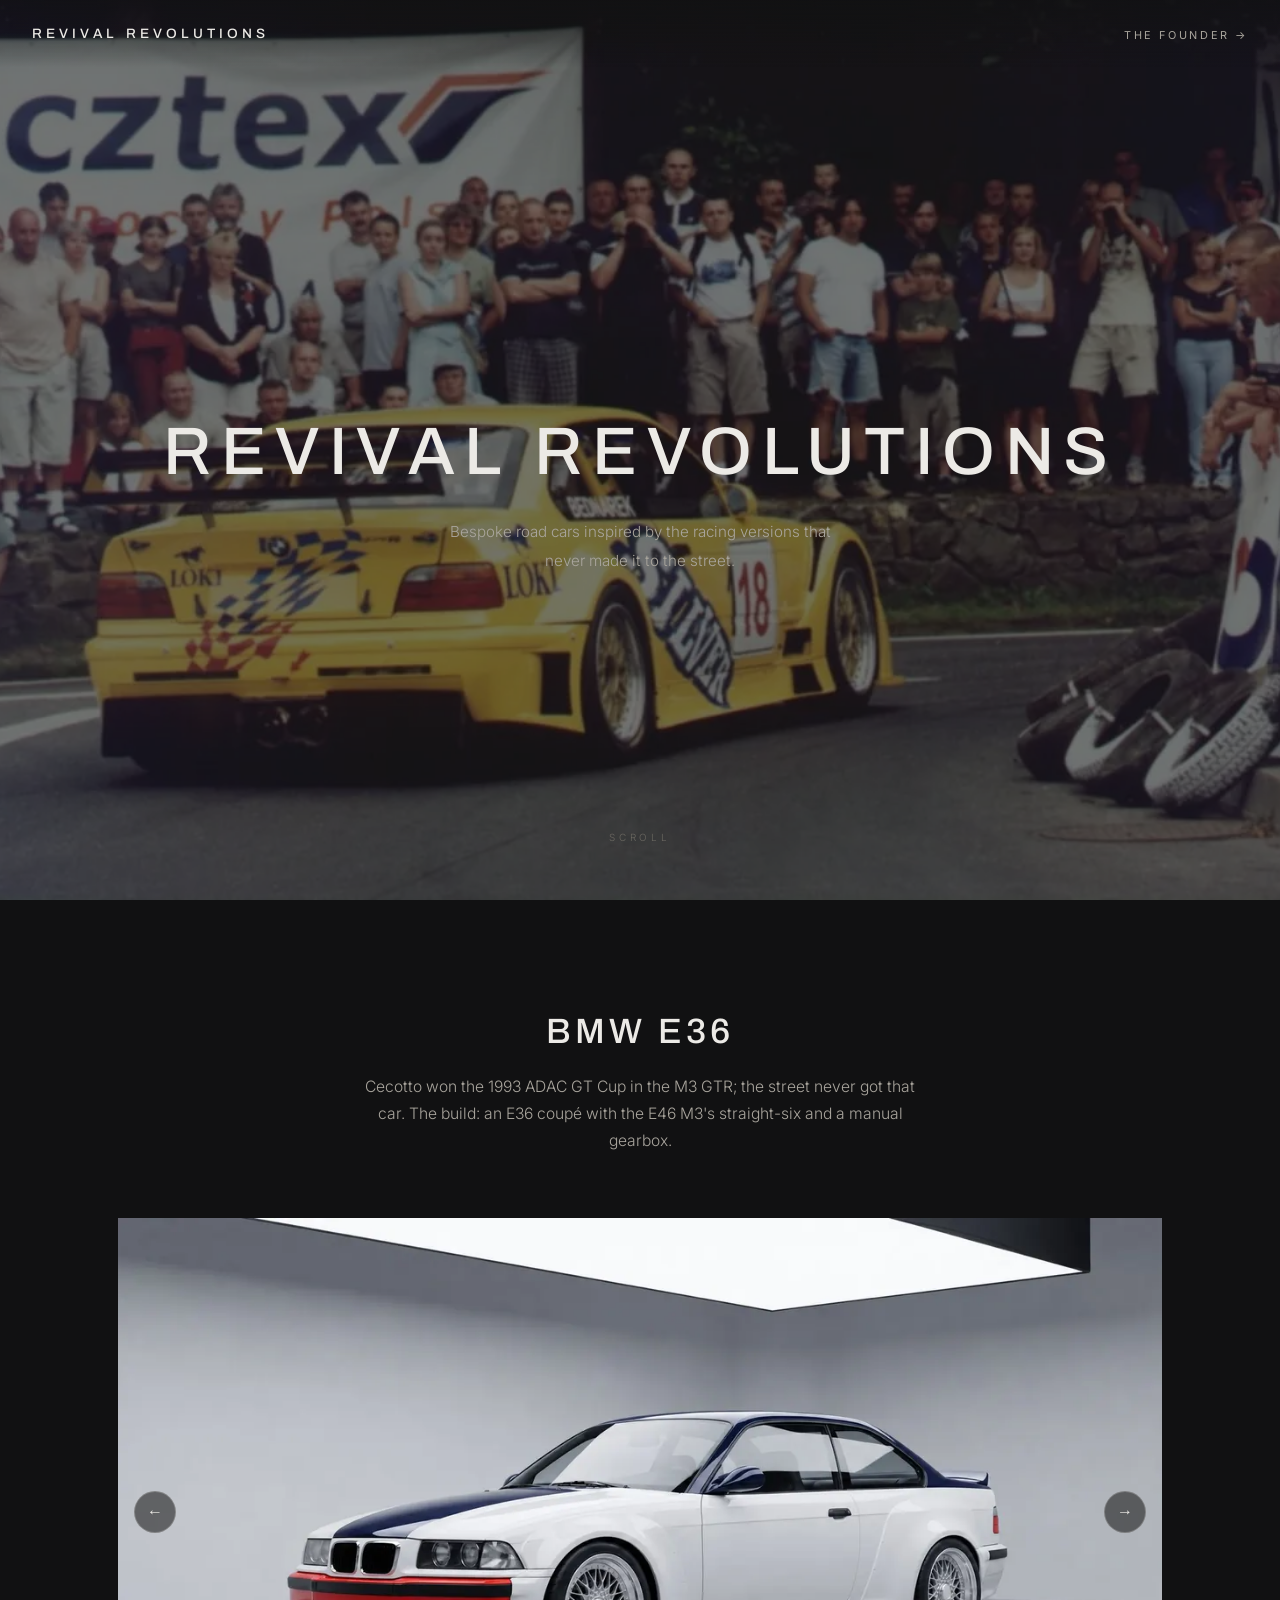
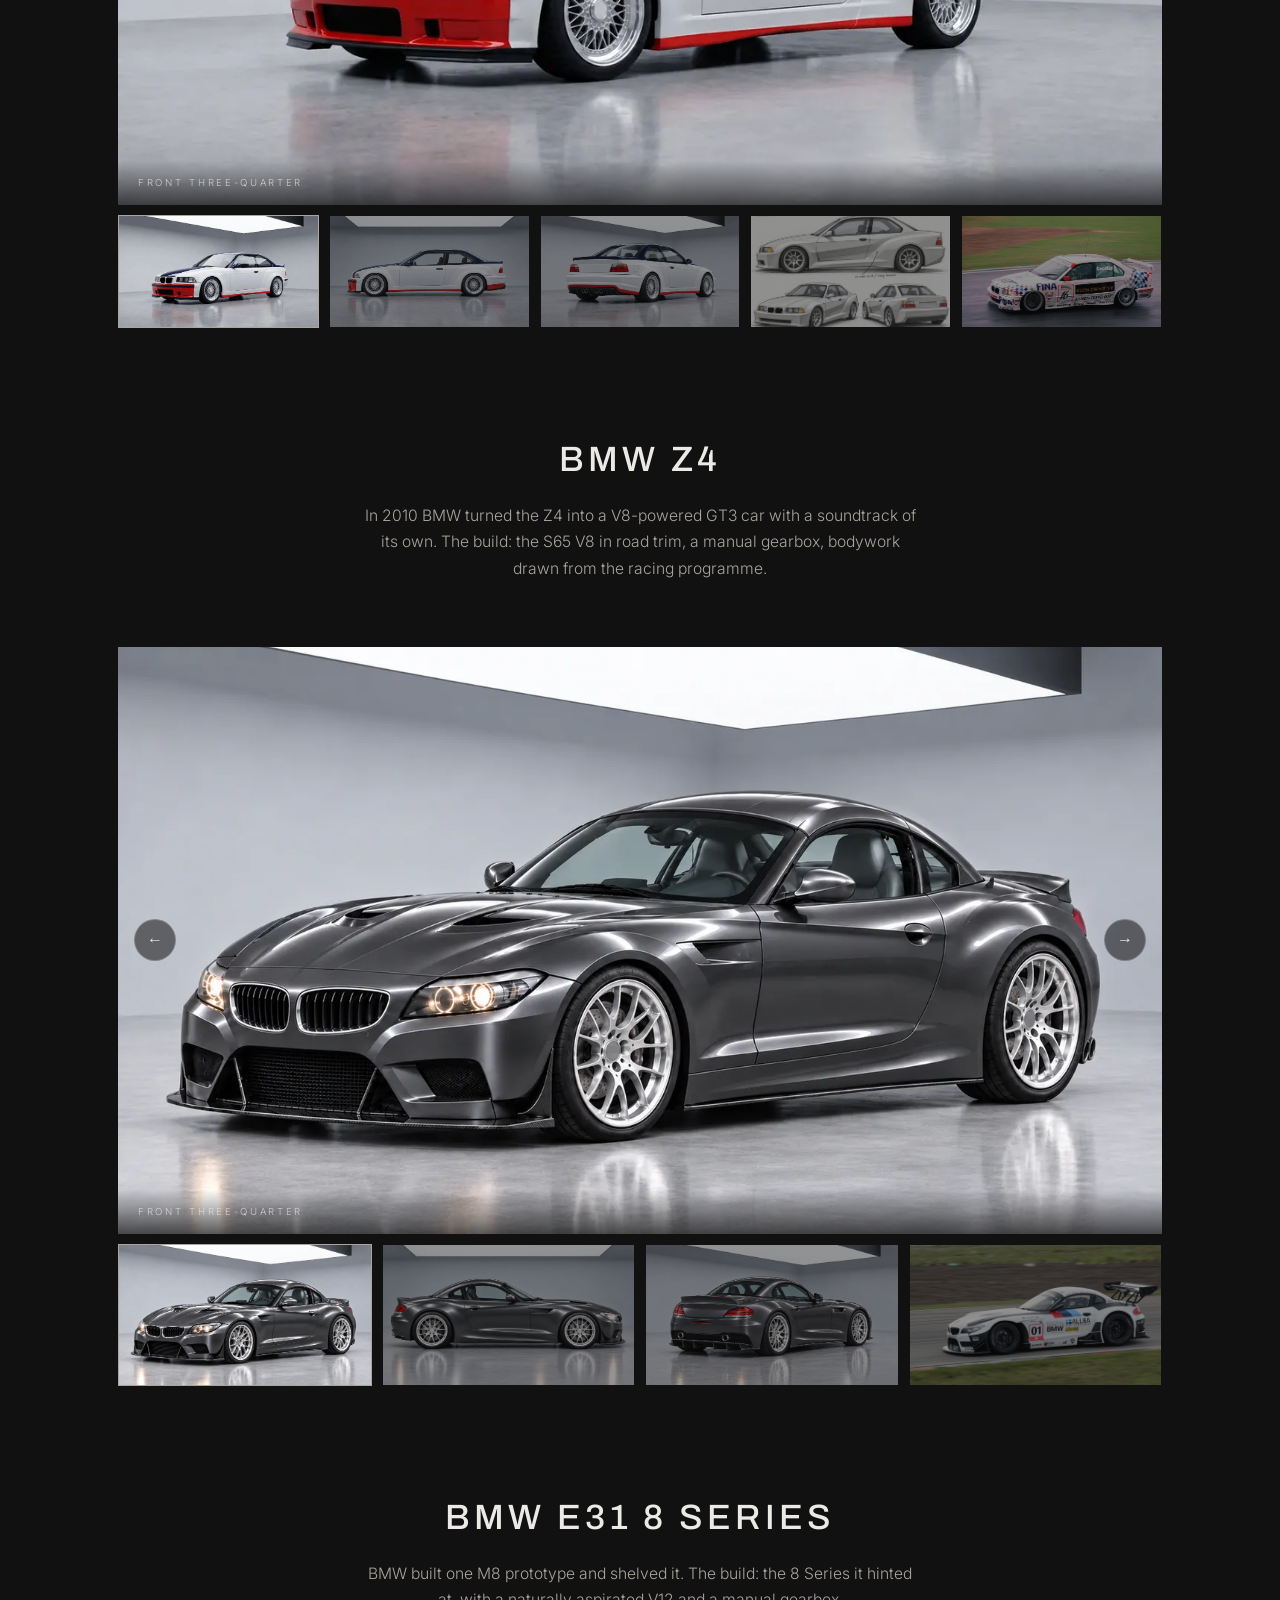
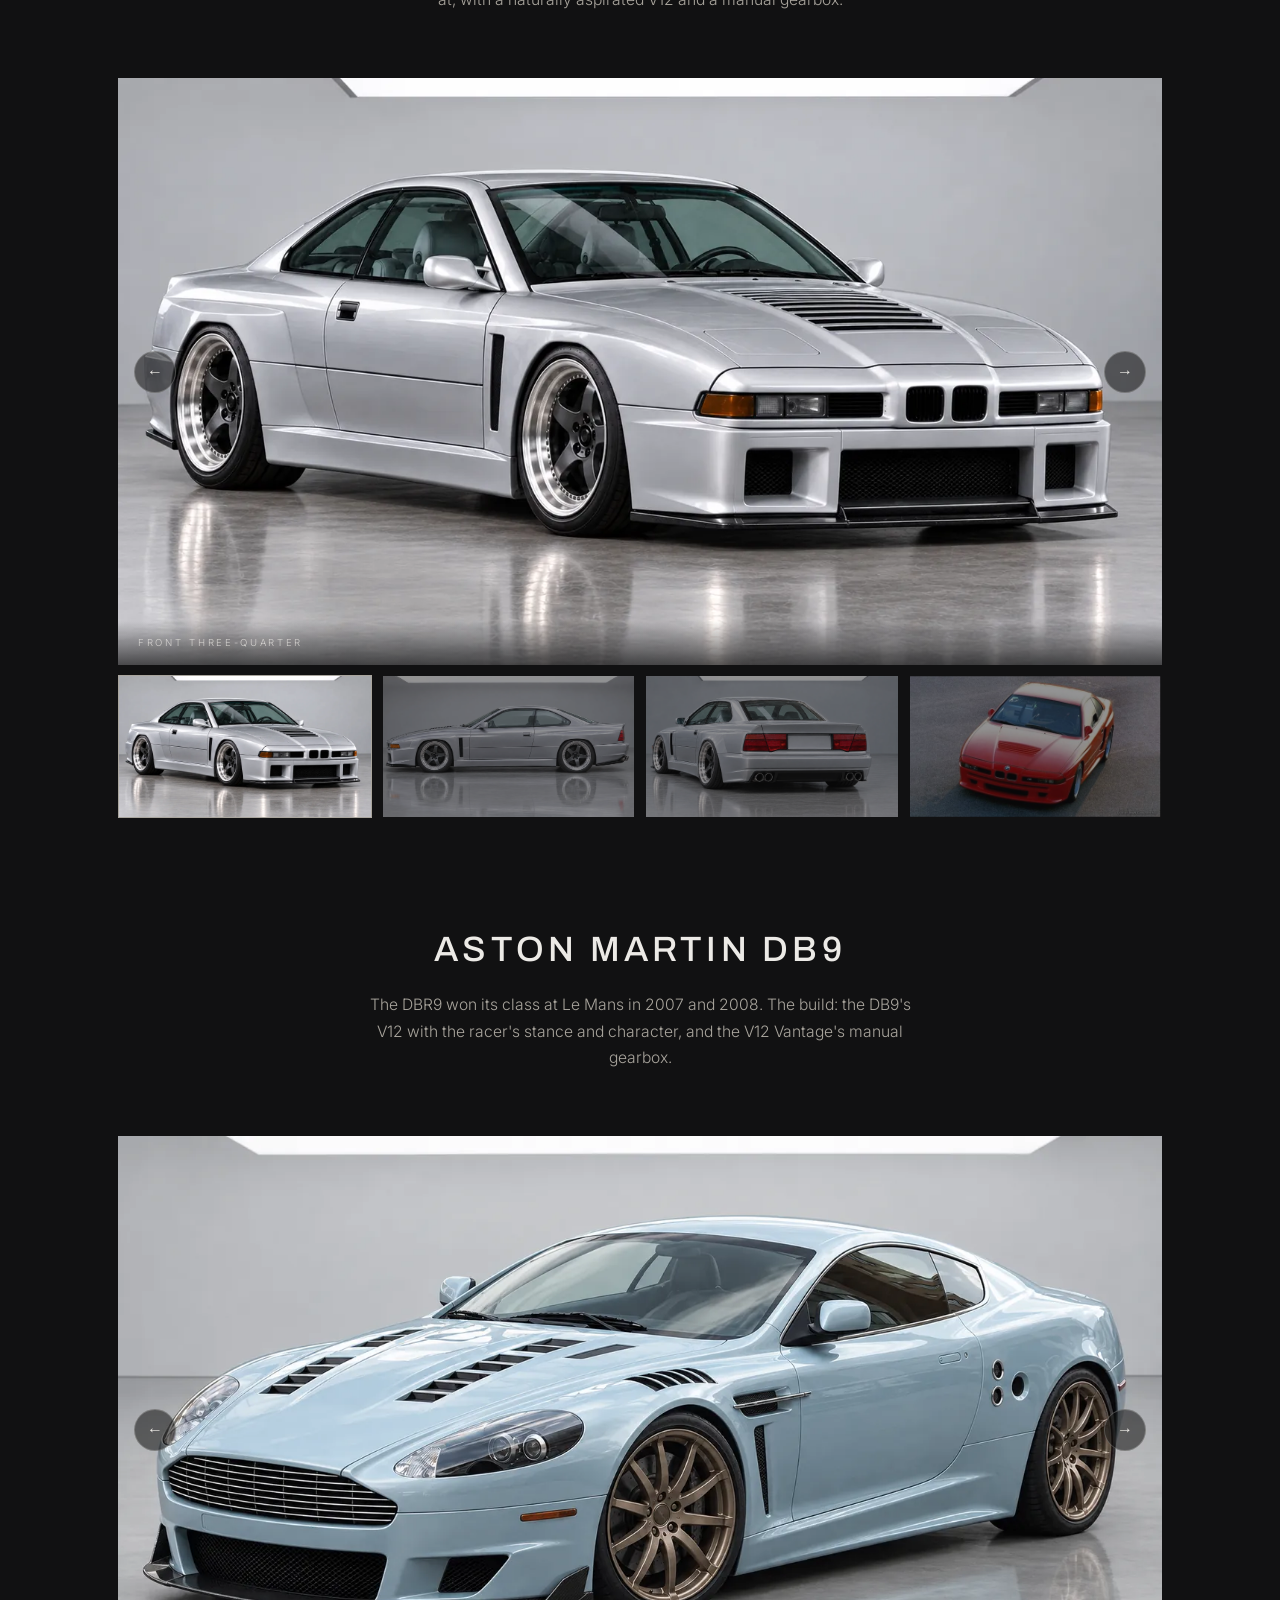
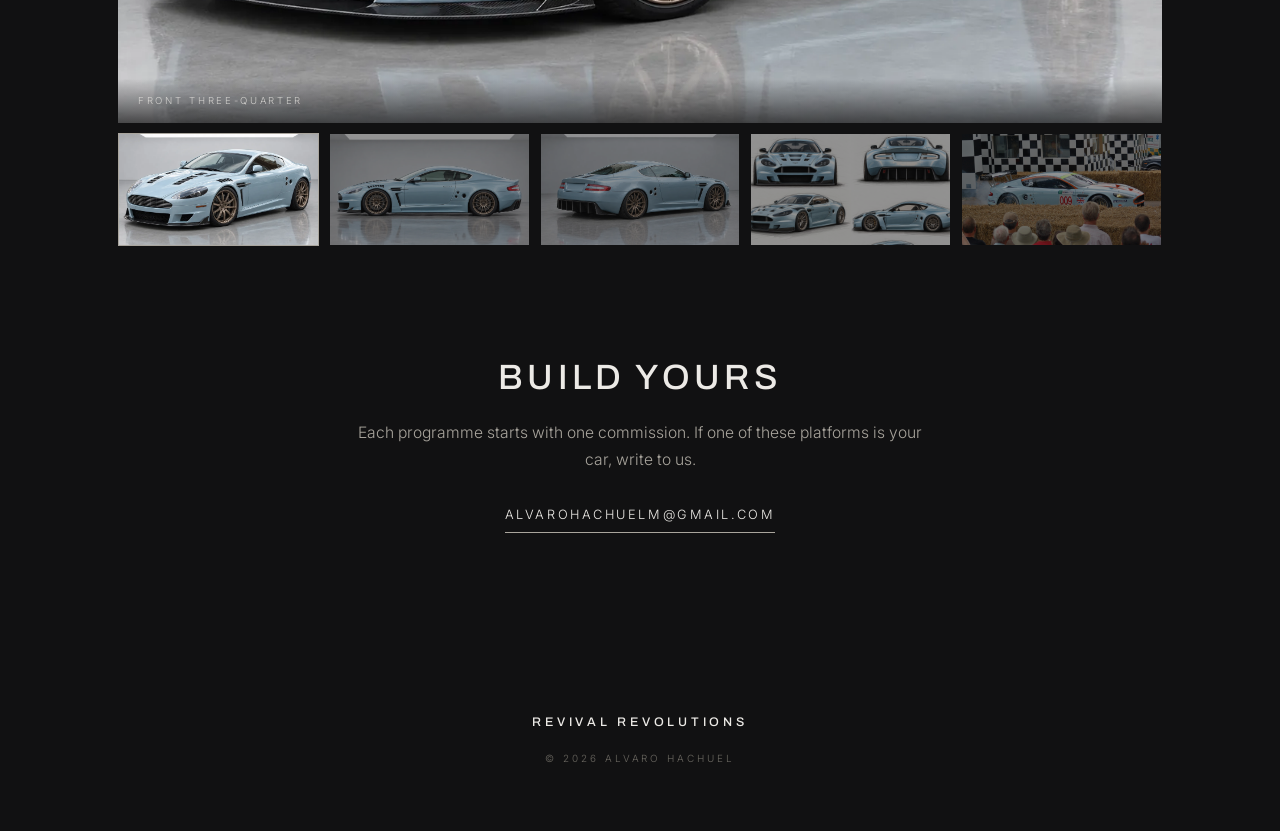
==== commit 43f33403: "Rebuild site: Revival Revolutions home with car programmes, founder page - Homepage: brand hero, fou" ====
--- a/index.html
+++ b/index.html
@@ -1,149 +1,324 @@
 <!doctype html>
 <html lang="en">
 <head>
-<meta charset="utf-8">
-<meta name="viewport" content="width=device-width, initial-scale=1">
-<title>Revival Revolutions — Endurance racers, redrawn for the road</title>
-<meta name="description" content="Revival Revolutions is a New York design studio drawing road-going versions of endurance racing cars. Project 97, based on the BMW E36, is the first.">
-<meta property="og:title" content="Revival Revolutions — Endurance racers, redrawn for the road">
-<meta property="og:description" content="Revival Revolutions is a New York design studio drawing road-going versions of endurance racing cars. Project 97, based on the BMW E36, is the first.">
-<meta property="og:image" content="./assets/e36_hero.webp">
-<meta name="theme-color" content="#000000">
-<link rel="preconnect" href="https://api.fontshare.com">
-<link rel="preconnect" href="https://cdn.fontshare.com" crossorigin>
-<link rel="preconnect" href="https://fonts.googleapis.com">
-<link rel="preconnect" href="https://fonts.gstatic.com" crossorigin>
-<link href="https://api.fontshare.com/v2/css?f[]=panchang@400,500&display=swap" rel="stylesheet">
-<link href="https://api.fontshare.com/v2/css?f[]=switzer@300,400,500,600&display=swap" rel="stylesheet">
-<link rel="icon" href="./favicon.svg" type="image/svg+xml">
-<link href="https://fonts.googleapis.com/css2?family=DM+Mono:wght@400;500&family=Yesteryear&display=swap" rel="stylesheet">
-<link rel="stylesheet" href="./base.css">
-<link rel="stylesheet" href="./style.css">
-<script src="./app.js" defer></script>
+  <meta charset="utf-8">
+  <meta name="viewport" content="width=device-width, initial-scale=1">
+  <title>Revival Revolutions</title>
+  <meta name="description" content="Bespoke road cars inspired by the racing versions that never made it to the street. BMW E36, Z4, E31 and Aston Martin DB9 programmes.">
+  <link rel="icon" href="favicon.svg" type="image/svg+xml">
+  <link rel="preconnect" href="https://fonts.googleapis.com">
+  <link rel="preconnect" href="https://fonts.gstatic.com" crossorigin>
+  <link href="https://fonts.googleapis.com/css2?family=Archivo:wght@400;500&family=Inter:wght@300;400&display=swap" rel="stylesheet">
+  <style>
+    :root {
+      --bg: #111112;
+      --text: #eceae6;
+      --text-muted: #a9a59d;
+      --text-faint: #6b6861;
+      --line: rgba(236, 234, 230, 0.14);
+      --font-head: "Archivo", "Helvetica Neue", sans-serif;
+      --font-body: "Inter", "Helvetica Neue", sans-serif;
+    }
+    * { margin: 0; padding: 0; box-sizing: border-box; }
+    html { scroll-behavior: smooth; }
+    body {
+      background: var(--bg);
+      color: var(--text);
+      font-family: var(--font-body);
+      font-weight: 300;
+      line-height: 1.7;
+      -webkit-font-smoothing: antialiased;
+    }
+    img { display: block; width: 100%; height: 100%; object-fit: cover; }
+    a { color: inherit; }
+
+    header {
+      position: fixed; top: 0; left: 0; right: 0; z-index: 10;
+      display: flex; align-items: center; justify-content: space-between;
+      padding: 20px 32px;
+      background: linear-gradient(rgba(17, 17, 18, 0.75), transparent);
+    }
+    .brand {
+      font-family: var(--font-head); font-weight: 500;
+      font-size: 0.85rem; letter-spacing: 0.3em; text-transform: uppercase;
+      text-decoration: none;
+    }
+    .nav-links a {
+      text-decoration: none; color: var(--text-muted);
+      font-size: 0.68rem; font-weight: 400; letter-spacing: 0.24em; text-transform: uppercase;
+      transition: color 0.25s;
+    }
+    .nav-links a:hover { color: var(--text); }
+
+    .hero { position: relative; height: 100vh; min-height: 560px; }
+    .hero img { position: absolute; inset: 0; filter: brightness(0.45) saturate(0.85); }
+    .hero .inner {
+      position: relative; height: 100%;
+      display: flex; flex-direction: column; justify-content: center; align-items: center;
+      text-align: center; padding: 10vh 24px 0;
+    }
+    .hero h1 {
+      font-family: var(--font-head); font-weight: 500; text-transform: uppercase;
+      font-size: clamp(2rem, 6vw, 4.2rem); line-height: 1.12; letter-spacing: 0.14em;
+    }
+    .hero .sub {
+      margin-top: 28px; max-width: 44ch;
+      color: var(--text-muted); font-size: 0.95rem; line-height: 1.9;
+    }
+    .hero .scroll-cue {
+      position: absolute; bottom: 6vh; left: 50%; transform: translateX(-50%);
+      color: var(--text-faint);
+      font-size: 0.62rem; letter-spacing: 0.4em; text-transform: uppercase;
+      text-decoration: none;
+    }
+
+    .chapter { padding: 110px 0 0; }
+    .chapter .intro {
+      max-width: 620px; margin: 0 auto; text-align: center; padding: 0 28px 64px;
+    }
+    .chapter h2 {
+      font-family: var(--font-head); font-weight: 500; text-transform: uppercase;
+      font-size: clamp(1.5rem, 3.4vw, 2.2rem); line-height: 1.2; letter-spacing: 0.12em;
+    }
+    .chapter .intro p {
+      margin-top: 22px; color: var(--text-muted); font-size: 0.98rem;
+    }
+
+    /* ───── Gallery ───── */
+    .gallery { max-width: 1100px; margin: 0 auto; padding: 0 28px; }
+    .gallery .stage {
+      position: relative; aspect-ratio: 16 / 9; overflow: hidden; cursor: zoom-in;
+      background: #0c0c0d;
+    }
+    .gallery .stage img { transition: opacity 0.35s ease; }
+    .gallery .stage .cap {
+      position: absolute; left: 0; right: 0; bottom: 0;
+      padding: 14px 20px; font-size: 0.6rem; letter-spacing: 0.28em; text-transform: uppercase;
+      color: rgba(236, 234, 230, 0.75);
+      background: linear-gradient(transparent, rgba(17, 17, 18, 0.7));
+      pointer-events: none;
+    }
+    .stage .nav {
+      position: absolute; top: 50%; transform: translateY(-50%);
+      width: 42px; height: 42px; border-radius: 50%;
+      background: rgba(17, 17, 18, 0.55); color: var(--text);
+      border: 1px solid rgba(236, 234, 230, 0.25); cursor: pointer;
+      font-size: 1rem; line-height: 1;
+      transition: background 0.25s, border-color 0.25s;
+    }
+    .stage .nav:hover { background: rgba(17, 17, 18, 0.85); border-color: var(--text-muted); }
+    .stage .nav.prev { left: 16px; }
+    .stage .nav.next { right: 16px; }
+
+    .thumbs { display: flex; gap: 10px; margin-top: 10px; }
+    .thumbs button {
+      flex: 1; aspect-ratio: 16 / 9; padding: 0; overflow: hidden;
+      background: none; border: 1px solid transparent; cursor: pointer;
+      opacity: 0.55; transition: opacity 0.25s, border-color 0.25s;
+    }
+    .thumbs button:hover { opacity: 0.85; }
+    .thumbs button.active { opacity: 1; border-color: var(--text-muted); }
+
+    /* ───── Lightbox ───── */
+    .lightbox {
+      position: fixed; inset: 0; z-index: 50;
+      background: rgba(10, 10, 11, 0.95);
+      display: none; align-items: center; justify-content: center;
+      cursor: zoom-out;
+    }
+    .lightbox.open { display: flex; }
+    .lightbox img {
+      max-width: 92vw; max-height: 88vh; width: auto; height: auto; object-fit: contain;
+    }
+    .lightbox .close {
+      position: absolute; top: 20px; right: 28px;
+      background: none; border: none; color: var(--text-muted);
+      font-family: var(--font-body); font-size: 0.7rem; letter-spacing: 0.3em; text-transform: uppercase;
+      cursor: pointer;
+    }
+    .lightbox .close:hover { color: var(--text); }
+
+    .contact-link {
+      display: inline-block; margin-top: 30px;
+      font-size: 0.8rem; letter-spacing: 0.2em; text-transform: uppercase;
+      text-decoration: none; color: var(--text);
+      border-bottom: 1px solid var(--text-muted); padding-bottom: 6px;
+      transition: color 0.25s, border-color 0.25s;
+    }
+    .contact-link:hover { color: var(--text-muted); border-color: var(--text-faint); }
+
+    footer { padding: 110px 28px 64px; text-align: center; }
+    footer .brand { font-size: 0.78rem; }
+    footer p {
+      margin-top: 16px; color: var(--text-faint);
+      font-size: 0.62rem; letter-spacing: 0.3em; text-transform: uppercase;
+    }
+
+    @media (max-width: 720px) {
+      header { padding: 16px 20px; }
+      .chapter { padding-top: 80px; }
+      .gallery { padding: 0 16px; }
+    }
+  </style>
 </head>
 <body>
-<a class="skip" href="#main">Skip to content</a>
-<header class="site-header">
-<a class="brand" href="./index.html" aria-label="Revival Revolutions, home">Revival Revolutions</a>
-<p class="race-clock" aria-hidden="true"><span class="rc-k">Elapsed</span><span class="rc-v" data-clock>00:00:00</span></p>
-<button class="menu-btn" type="button" aria-expanded="false" aria-controls="menu" aria-label="Open menu"><span></span><span></span></button>
-<span class="race-line" aria-hidden="true"><i data-race-line></i></span>
-</header>
-<nav class="menu" id="menu" aria-label="Main" aria-hidden="true"><ul><li><a href="./index.html" aria-current="page"><small>00</small>Home</a></li><li><a href="./project-97.html"><small>01</small>Project 97</a></li><li><a href="./v8-coupe.html"><small>02</small>The V8 Coupé</a></li><li><a href="./v12-grand-tourer.html"><small>03</small>The V12 Grand Tourer</a></li><li><a href="./gt1-road-car.html"><small>04</small>The GT1 Road Car</a></li><li><a href="./approach.html"><small>05</small>The plan</a></li><li><a href="./bespoke.html"><small>06</small>Your idea</a></li><li><a href="./contact.html"><small>07</small>Contact</a></li></ul></nav>
-
-<main id="main">
-
-<section class="hero" aria-label="Revival Revolutions">
-<div class="hero-slides" aria-hidden="true">
-<video class="hero-video" autoplay muted loop playsinline preload="auto" poster="./assets/hero_poster.webp" width="1920" height="1080" tabindex="-1" disablepictureinpicture>
-<source src="./assets/hero.mp4" type="video/mp4">
-</video>
-</div>
-<p class="hero-kind"><span class="kind">Concept film</span> Project 97, lead study</p>
-<div class="hero-copy">
-<h1 class="script">Revival Revolutions</h1>
-<p>Endurance racers, redrawn for the road.</p>
-<div class="hero-insp"><p class="hero-pre">Inspired by</p>
-<ul class="hero-races" aria-label="The races that inspired the studies"><li>Daytona 24</li><li>Sebring 12</li><li>Spa 24</li><li>Le Mans 24</li></ul></div>
-<div class="hero-cta"><a class="btn solid" href="#studies">Explore the studies</a><a class="btn" href="./contact.html">Speak with us</a></div>
-</div>
-<button class="hero-toggle" type="button" aria-pressed="false" data-hero-toggle><span data-label>Pause film</span></button>
-<div class="kerb" aria-hidden="true"></div>
-</section>
-
-<section class="sec idea" aria-labelledby="idea-h"><div class="wrap narrow about-grid">
-<div class="rv"><div class="sec-head"><p class="label">The idea</p><h2 class="display t-xl" id="idea-h">The road cars nobody built</h2></div></div>
-<div class="prose rv">
-<p class="lede">Some of the best-looking cars of the 1990s and 2000s only ever raced. <strong>We are drawing the road versions.</strong></p>
-<p class="muted">You could buy the road cars that the wide-arched Daytona M3s, the Z4 GT3 and the DBR9 were based on, but they never looked or sounded like the racers. Each of our studies starts from one of those road cars, which you can still find used today, and works out how much of the race car it can take on and still be good to drive on the road.</p>
-<p class="muted">So far this is design work. Everything on this site is a render or a drawing, and Project 97 is the car we are taking furthest.</p>
-</div>
-</div></section>
-
-<section class="sec lead" id="studies" aria-labelledby="lead-h"><div class="wrap">
-<div class="sec-head"><p class="label">Lead study</p><h2 class="display t-2xl" id="lead-h">Project 97</h2><p class="spec-line">BMW E36 · S54 straight-six · Manual</p></div>
-<figure class="rv lead-fig"><img src="./assets/e36_side.webp" alt="Project 97 concept render, side profile, in a dark studio" width="1672" height="941" loading="lazy" decoding="async"><figcaption class="cap"><span class="kind">Concept render</span> Project 97 in profile</figcaption></figure>
-<div class="car-grid lead-grid">
-<div class="rv prose">
-<p class="lede">In 1996 the American racing E36s grew wide arches. The road car never did.</p>
-<p class="muted">Project 97 is the E36 coupé drawn with those arches, as a two-seat road car with the S54 straight-six from the E46 M3 and a manual gearbox. It is the first car we want to build, so it has had the most work.</p>
-<p class="muted">We want to get one car right before starting another. That means working through the body, cabin and mechanical choices together, then using what we learn on the first E36 to make the next one better.</p>
-<a class="btn" href="./project-97.html">See Project 97 <span class="arr" aria-hidden="true">↗</span></a>
-</div>
-<div class="rv"><dl class="spec-list brief"><div><dt>The racer</dt><dd>The wide-arched M3s that raced in IMSA from 1996 to 1998 and took class wins at Daytona and Sebring.</dd></div><div><dt>Settled</dt><dd>The exterior, the E36 coupé as the base car, the S54 engine and a manual gearbox.</dd></div><div><dt>What exists</dt><dd>Renders, design drawings and a blueprint laid over the standard car. No donor car or engineering work yet.</dd></div></dl></div>
-</div>
-</div></section>
-
-<section class="showcase" data-show aria-roledescription="carousel" aria-label="Three further design studies">
-<script type="application/json">[{"name": "The V8 Coupé", "spec": "BMW Z4 (E89) · S65 V8 · Manual", "role": "Study 02", "href": "./v8-coupe.html"}, {"name": "The V12 Grand Tourer", "spec": "BMW E31 · Naturally aspirated V12 · Manual", "role": "Study 03", "href": "./v12-grand-tourer.html"}, {"name": "The GT1 Road Car", "spec": "Aston Martin DB9 · V12 · Manual under study", "role": "Study 04", "href": "./gt1-road-car.html"}]</script>
-<div class="wrap">
-<div class="show-head" aria-live="polite">
-<p class="label" data-role>Study 02</p>
-<h2 class="display t-2xl" data-title>The V8 Coupé</h2>
-<p class="spec" data-spec>BMW Z4 (E89) · S65 V8 · Manual</p>
-<a class="btn" data-link href="./v8-coupe.html" aria-label="View this study: The V8 Coupé">View this study <span class="arr" aria-hidden="true">↗</span></a>
-</div>
-</div>
-<div class="stage">
-<div class="stage-frames"><img src="./assets/z4_side.webp" alt="V8 Coupé concept render, side profile, in a dark studio" width="1672" height="940" class="on" loading="lazy" decoding="async"><img src="./assets/e31_side.webp" alt="V12 Grand Tourer concept render, side profile, in a dark studio" width="1671" height="941" loading="lazy" decoding="async"><img src="./assets/db9_side.webp" alt="GT1 Road Car concept render, side profile, in a dark studio" width="1671" height="941" loading="lazy" decoding="async"></div>
-<button class="arrow prev" type="button" aria-label="Previous study"><svg viewBox="0 0 36 36" fill="none" stroke="currentColor" stroke-width="2"><path d="M32 18H5M15 8 5 18l10 10"/></svg></button>
-<button class="arrow next" type="button" aria-label="Next study"><svg viewBox="0 0 36 36" fill="none" stroke="currentColor" stroke-width="2"><path d="M4 18h27M21 8l10 10-10 10"/></svg></button>
-</div>
-<div class="wrap">
-<div class="show-foot"><div class="grid-slots" role="group" aria-label="Choose a study"><button type="button" class="slot" data-slot="0" aria-pressed="true" aria-label="Study 02: The V8 Coupé"><span>02</span></button><button type="button" class="slot" data-slot="1" aria-pressed="false" aria-label="Study 03: The V12 Grand Tourer"><span>03</span></button><button type="button" class="slot" data-slot="2" aria-pressed="false" aria-label="Study 04: The GT1 Road Car"><span>04</span></button></div><span class="label">Three more studies</span></div>
-<p class="label note-line">Concept renders. The engines and gearboxes are the ones we would like to fit, and none of these cars exists yet.</p>
-</div>
-</section>
-
-<section class="sec results" aria-labelledby="res-h">
-<div class="wrap">
-<div class="sec-head"><p class="label">The racing</p><h2 class="display t-xl" id="res-h">What the race cars won</h2>
-<p class="muted lede-s">Each study goes back to a car, or in one case an engine, that won a major endurance race. The results belong to the teams that earned them. We have never raced.</p></div>
-<div class="sheet-scroll"><table class="results-sheet">
-<caption class="sr-only">Endurance victories of the racing cars that inspired each study</caption>
-<thead><tr><th scope="col">Year</th><th scope="col">Race</th><th scope="col">Car</th><th scope="col">Result</th><th scope="col">Study</th></tr></thead>
-<tbody><tr><td class="yr">1995</td><th scope="row">24 Hours of Le Mans</th><td>McLaren F1 GTR, S70/2 V12</td><td class="res"><span class="p1">P1</span> Overall</td><td class="prg"><a href="./v12-grand-tourer.html"><span class="no">03</span> The V12 Grand Tourer</a></td></tr><tr><td class="yr">1997</td><th scope="row">24 Hours of Daytona</th><td>E36 M3</td><td class="res"><span class="p1">P1</span> Class</td><td class="prg"><a href="./project-97.html"><span class="no">01</span> Project 97</a></td></tr><tr><td class="yr">1998</td><th scope="row">12 Hours of Sebring</th><td>E36 M3</td><td class="res"><span class="p1">P1</span> Class</td><td class="prg"><a href="./project-97.html"><span class="no">01</span> Project 97</a></td></tr><tr><td class="yr">2007</td><th scope="row">24 Hours of Le Mans</th><td>Aston Martin DBR9</td><td class="res"><span class="p1">P1</span> GT1 class</td><td class="prg"><a href="./gt1-road-car.html"><span class="no">04</span> The GT1 Road Car</a></td></tr><tr><td class="yr">2008</td><th scope="row">24 Hours of Le Mans</th><td>Aston Martin DBR9</td><td class="res"><span class="p1">P1</span> GT1 class</td><td class="prg"><a href="./gt1-road-car.html"><span class="no">04</span> The GT1 Road Car</a></td></tr><tr><td class="yr">2011</td><th scope="row">24 Hours of Dubai</th><td>Z4 GT3</td><td class="res"><span class="p1">P1</span> Overall</td><td class="prg"><a href="./v8-coupe.html"><span class="no">02</span> The V8 Coupé</a></td></tr><tr><td class="yr">2015</td><th scope="row">24 Hours of Spa</th><td>Z4 GT3</td><td class="res"><span class="p1">P1</span> Overall</td><td class="prg"><a href="./v8-coupe.html"><span class="no">02</span> The V8 Coupé</a></td></tr></tbody>
-</table></div>
-<p class="cap">Revival Revolutions has no connection to these teams or manufacturers. Sources are on the <a href="./credits.html">notes and credits</a> page.</p>
-</div>
-</section>
-
-<section class="sec dev" id="development" aria-labelledby="dev-h"><div class="wrap">
-<div class="sec-head"><p class="label">Progress</p><h2 class="display t-xl" id="dev-h">Where we are</h2>
-<p class="muted lede-s">So far this is a design project. Here is what has been done and what has not.</p></div>
-<div class="car-grid status-grid">
-<div class="rv"><p class="label">Done</p><ul class="yours"><li>Renders of all four cars, with Project 97 the most developed</li><li>Design drawings and detail sheets for each car</li><li>A blueprint of Project 97 laid over the standard E36 M3 coupé</li><li>Cabin and colour studies for each car</li><li>A preferred engine and gearbox for each car</li></ul></div>
-<div class="rv"><p class="label">Not yet</p><ul class="yours"><li>Any engineering: structure, suspension, cooling, road legality</li><li>A donor car, a prototype or tested parts</li><li>A workshop or build partner</li><li>Prices, build numbers or dates</li><li>Orders or deposits. We are not taking either.</li></ul></div>
-</div>
-<p class="label tl-head">Recent work</p><ol class="timeline devlog"><li><span class="y">Nov 2026</span><span class="e">Six views of the car finished: front, front three-quarter, side, rear three-quarter, rear and overhead</span><span class="tag">Project 97</span></li><li><span class="y">Nov 2026</span><span class="e">Second version of the blueprint drawn over the standard E36 M3 coupé</span><span class="tag">Project 97</span></li><li><span class="y">Nov 2026</span><span class="e">Fourth round of the exterior chosen as the one to develop</span><span class="tag">Project 97</span></li><li><span class="y">Nov 2026</span><span class="e">Cabin and colour studies drawn for all four cars</span><span class="tag">Studio</span></li></ol>
-<p class="cap" style="margin-top:var(--space-5)">Next for Project 97 is a donor car to scan and an engineer to review the design. <a href="./approach.html">The plan for getting to a first car</a>.</p>
-</div></section>
-
-<section class="about" aria-labelledby="ppl-h">
-<div class="wrap narrow about-grid">
-<div class="rv"><div class="sec-head"><p class="label">About</p><h2 class="display t-xl" id="ppl-h">From the founder</h2></div></div>
-<div class="prose rv">
-<p class="lede">I'm Alvaro Hachuel, and Revival Revolutions is my design studio in New York. For now it is just me.</p>
-<p class="muted">Before this I started and sold a business that made custom car parts and restored vintage cars. I also founded Ram Motorsport Racing, the first collegiate racing team at Fordham University, where I study economics and engineering physics.</p>
-<p class="muted">I do the design. The engineering and the build will be done with specialists, and I have not signed anyone up yet. When I do, their names will go on this page.</p>
-<p class="sig">Alvaro Hachuel<br><span class="label">Founder &amp; Design Lead</span></p>
-<a class="btn" href="./contact.html">Speak with us <span class="arr" aria-hidden="true">↗</span></a>
-</div>
-</div>
-</section>
-
-</main>
-<footer class="site-footer">
-<div class="kerb" aria-hidden="true"></div>
-<div class="wrap">
-<div class="foot-mark script" aria-hidden="true">Revival Revolutions</div>
-<div class="foot-row">
-<div><a href="#main">▲&nbsp; Back to top</a></div>
-<p>© 2026 Revival Revolutions. New York.</p>
-<div><a href="./credits.html">Notes and credits</a></div>
-</div>
-<p class="foot-legal">Revival Revolutions is an independent design studio and is not affiliated with BMW AG, Aston Martin Lagonda or McLaren Automotive. Everything shown is concept work, and none of these cars has been built yet.</p>
-</div>
-</footer>
+
+  <header>
+    <a class="brand" href="index.html">Revival Revolutions</a>
+    <nav class="nav-links">
+      <a href="founder.html">The Founder &rarr;</a>
+    </nav>
+  </header>
+
+  <!-- ───── Hero ───── -->
+  <section class="hero">
+    <img src="assets/h_e36_gtr.webp" alt="Race-spec BMW E36 GTR">
+    <div class="inner">
+      <h1>Revival Revolutions</h1>
+      <p class="sub">Bespoke road cars inspired by the racing versions that never made it to the street.</p>
+    </div>
+    <a class="scroll-cue" href="#e36">Scroll</a>
+  </section>
+
+  <!-- ───── Programme 01: E36 ───── -->
+  <section class="chapter" id="e36">
+    <div class="intro">
+      <h2>BMW E36</h2>
+      <p>Cecotto won the 1993 ADAC GT Cup in the M3 GTR; the street never got that car. The build: an E36 coup&eacute; with the E46 M3's straight-six and a manual gearbox.</p>
+    </div>
+    <div class="gallery" data-gallery="e36"></div>
+  </section>
+
+  <!-- ───── Programme 02: Z4 ───── -->
+  <section class="chapter" id="z4">
+    <div class="intro">
+      <h2>BMW Z4</h2>
+      <p>In 2010 BMW turned the Z4 into a V8-powered GT3 car with a soundtrack of its own. The build: the S65 V8 in road trim, a manual gearbox, bodywork drawn from the racing programme.</p>
+    </div>
+    <div class="gallery" data-gallery="z4"></div>
+  </section>
+
+  <!-- ───── Programme 03: E31 ───── -->
+  <section class="chapter" id="e31">
+    <div class="intro">
+      <h2>BMW E31 8 Series</h2>
+      <p>BMW built one M8 prototype and shelved it. The build: the 8 Series it hinted at, with a naturally aspirated V12 and a manual gearbox.</p>
+    </div>
+    <div class="gallery" data-gallery="e31"></div>
+  </section>
+
+  <!-- ───── Programme 04: DB9 ───── -->
+  <section class="chapter" id="db9">
+    <div class="intro">
+      <h2>Aston Martin DB9</h2>
+      <p>The DBR9 won its class at Le Mans in 2007 and 2008. The build: the DB9's V12 with the racer's stance and character, and the V12 Vantage's manual gearbox.</p>
+    </div>
+    <div class="gallery" data-gallery="db9"></div>
+  </section>
+
+  <!-- ───── Contact ───── -->
+  <section class="chapter" id="contact">
+    <div class="intro">
+      <h2>Build Yours</h2>
+      <p>Each programme starts with one commission. If one of these platforms is your car, write to us.</p>
+      <a class="contact-link" href="mailto:alvarohachuelm@gmail.com">alvarohachuelm@gmail.com</a>
+    </div>
+  </section>
+
+  <footer>
+    <a class="brand" href="index.html">Revival Revolutions</a>
+    <p>&copy; 2026 Alvaro Hachuel</p>
+  </footer>
+
+  <!-- ───── Lightbox ───── -->
+  <div class="lightbox" id="lightbox">
+    <button class="close" id="lb-close">Close</button>
+    <img id="lb-img" src="" alt="">
+  </div>
+
+  <script>
+    const GALLERIES = {
+      e36: [
+        { src: "assets/g_e36_1.webp", cap: "Front three-quarter" },
+        { src: "assets/g_e36_2.webp", cap: "Side" },
+        { src: "assets/g_e36_3.webp", cap: "Rear three-quarter" },
+        { src: "assets/deck_e36_rebody.jpg", cap: "Rebody study", fit: "contain" },
+        { src: "assets/cecotto_e36.jpg", cap: "Cecotto's E36, BTCC 1995 · Photo: Martin Lee, CC BY-SA 2.0" }
+      ],
+      z4: [
+        { src: "assets/r_z4_f34.webp", cap: "Front three-quarter" },
+        { src: "assets/r_z4_side.webp", cap: "Side" },
+        { src: "assets/r_z4_r34.webp", cap: "Rear three-quarter" },
+        { src: "assets/deck_z4_gt3.jpg", cap: "Z4 GT3, racing inspiration · Photo: Green Yoshi, CC BY-SA 3.0" }
+      ],
+      e31: [
+        { src: "assets/r_e31_f34.webp", cap: "Front three-quarter" },
+        { src: "assets/r_e31_side.webp", cap: "Side" },
+        { src: "assets/r_e31_r34.webp", cap: "Rear three-quarter" },
+        { src: "assets/deck_e31_m8.jpg", cap: "The M8 prototype" }
+      ],
+      db9: [
+        { src: "assets/r_db9_f34.webp", cap: "Front three-quarter" },
+        { src: "assets/r_db9_side.webp", cap: "Side" },
+        { src: "assets/r_db9_r34.webp", cap: "Rear three-quarter" },
+        { src: "assets/deck_db9_study.jpg", cap: "Design study", fit: "contain" },
+        { src: "assets/deck_dbr9.jpg", cap: "The DBR9 · Photo: Bahnfrend, CC BY-SA 4.0" }
+      ]
+    };
+
+    // Lightbox
+    const lightbox = document.getElementById("lightbox");
+    const lbImg = document.getElementById("lb-img");
+    const openLb = src => { lbImg.src = src; lightbox.classList.add("open"); };
+    const closeLb = () => { lightbox.classList.remove("open"); lbImg.src = ""; };
+    lightbox.addEventListener("click", closeLb);
+    document.getElementById("lb-close").addEventListener("click", closeLb);
+    document.addEventListener("keydown", e => { if (e.key === "Escape") closeLb(); });
+
+    document.querySelectorAll(".gallery[data-gallery]").forEach(g => {
+      const shots = GALLERIES[g.dataset.gallery];
+      let idx = 0;
+
+      g.innerHTML =
+        '<div class="stage">' +
+          '<img src="' + shots[0].src + '" alt="">' +
+          '<button class="nav prev" aria-label="Previous image">&larr;</button>' +
+          '<button class="nav next" aria-label="Next image">&rarr;</button>' +
+          '<p class="cap">' + shots[0].cap + '</p>' +
+        '</div>' +
+        '<div class="thumbs"></div>';
+
+      const img = g.querySelector(".stage img");
+      const cap = g.querySelector(".cap");
+      const thumbs = g.querySelector(".thumbs");
+
+      const show = i => {
+        idx = (i + shots.length) % shots.length;
+        img.style.opacity = 0;
+        setTimeout(() => {
+          img.src = shots[idx].src;
+          cap.innerHTML = shots[idx].cap;
+          img.style.objectFit = shots[idx].fit || "cover";
+          img.style.background = shots[idx].fit ? "#f1efec" : "";
+          img.style.padding = shots[idx].fit ? "4%" : "";
+          img.style.opacity = 1;
+        }, 160);
+        thumbs.querySelectorAll("button").forEach((b, j) => b.classList.toggle("active", j === idx));
+      };
+
+      shots.forEach((s, i) => {
+        const b = document.createElement("button");
+        b.innerHTML = '<img src="' + s.src + '" alt="" loading="lazy">';
+        if (i === 0) b.classList.add("active");
+        b.addEventListener("click", () => show(i));
+        thumbs.appendChild(b);
+      });
+
+      g.querySelector(".prev").addEventListener("click", e => { e.stopPropagation(); show(idx - 1); });
+      g.querySelector(".next").addEventListener("click", e => { e.stopPropagation(); show(idx + 1); });
+      img.addEventListener("click", () => openLb(img.src));
+    });
+  </script>
+
 </body>
 </html>
